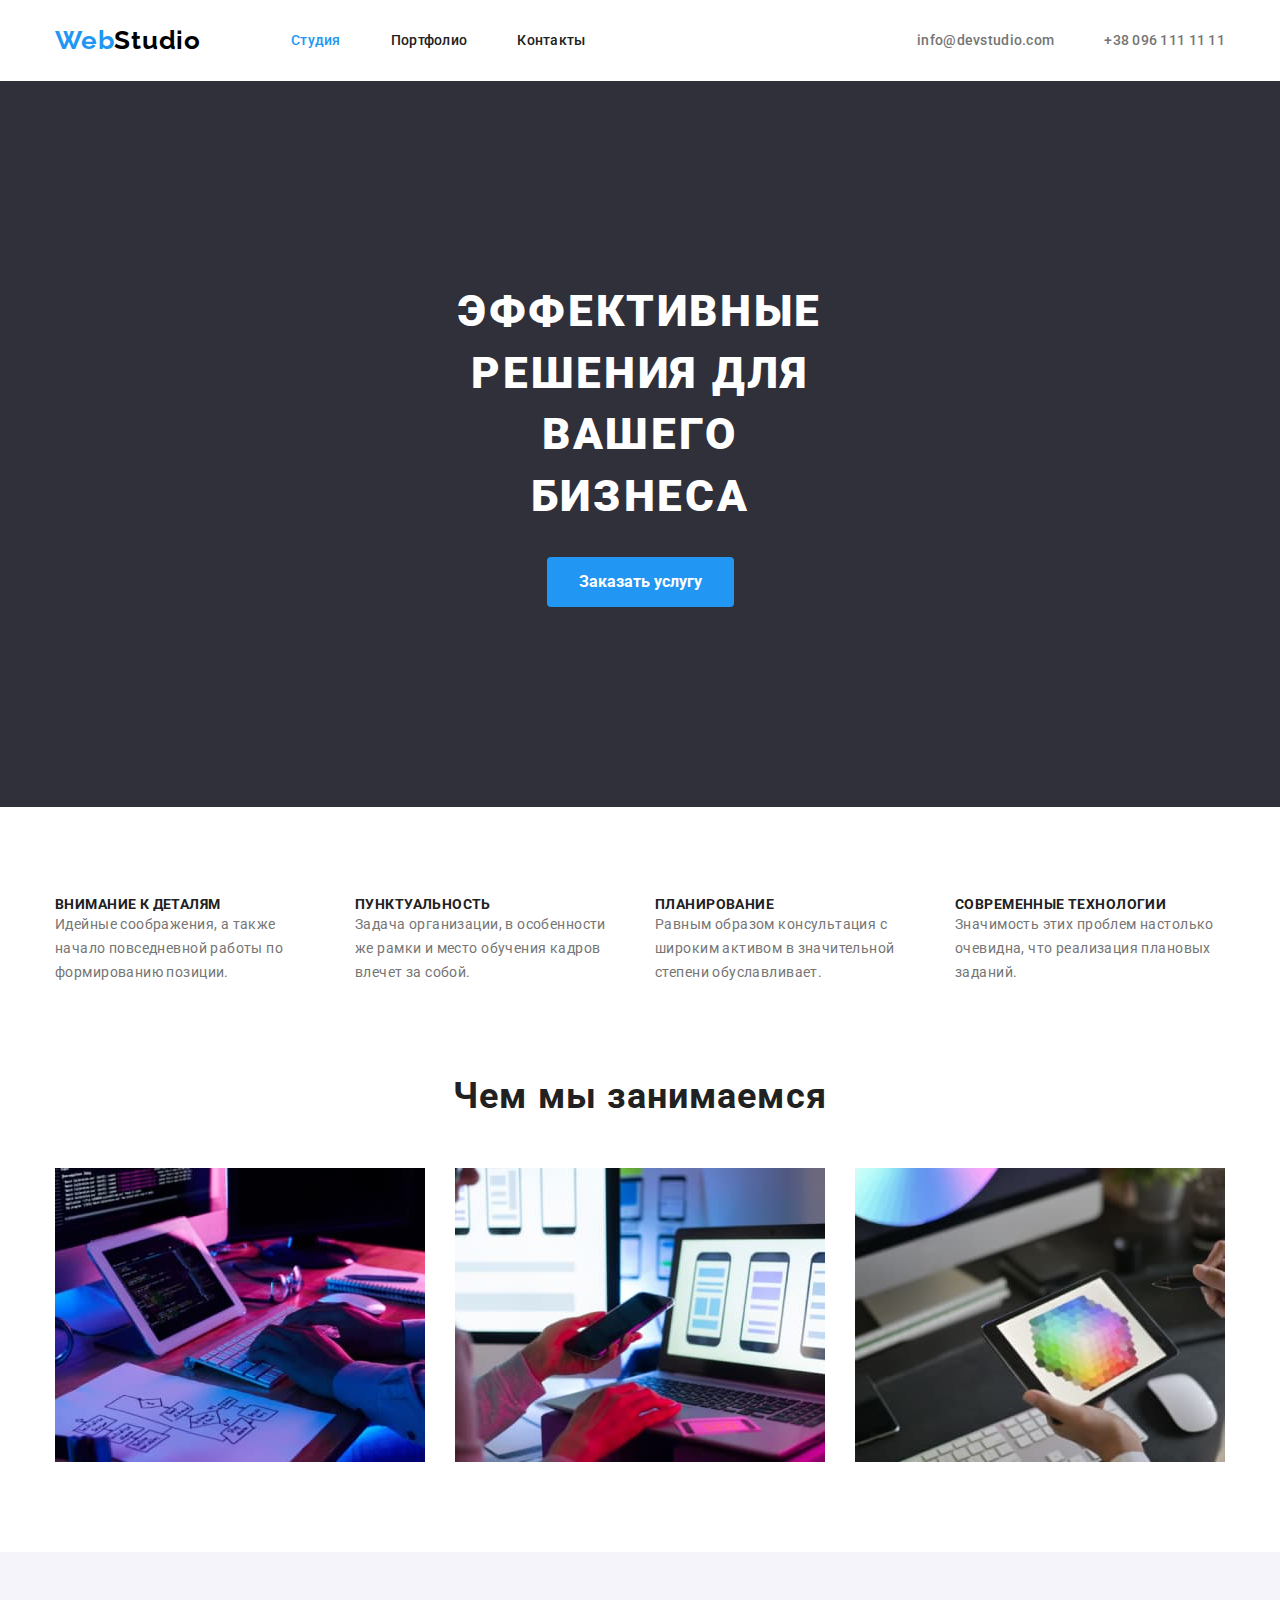
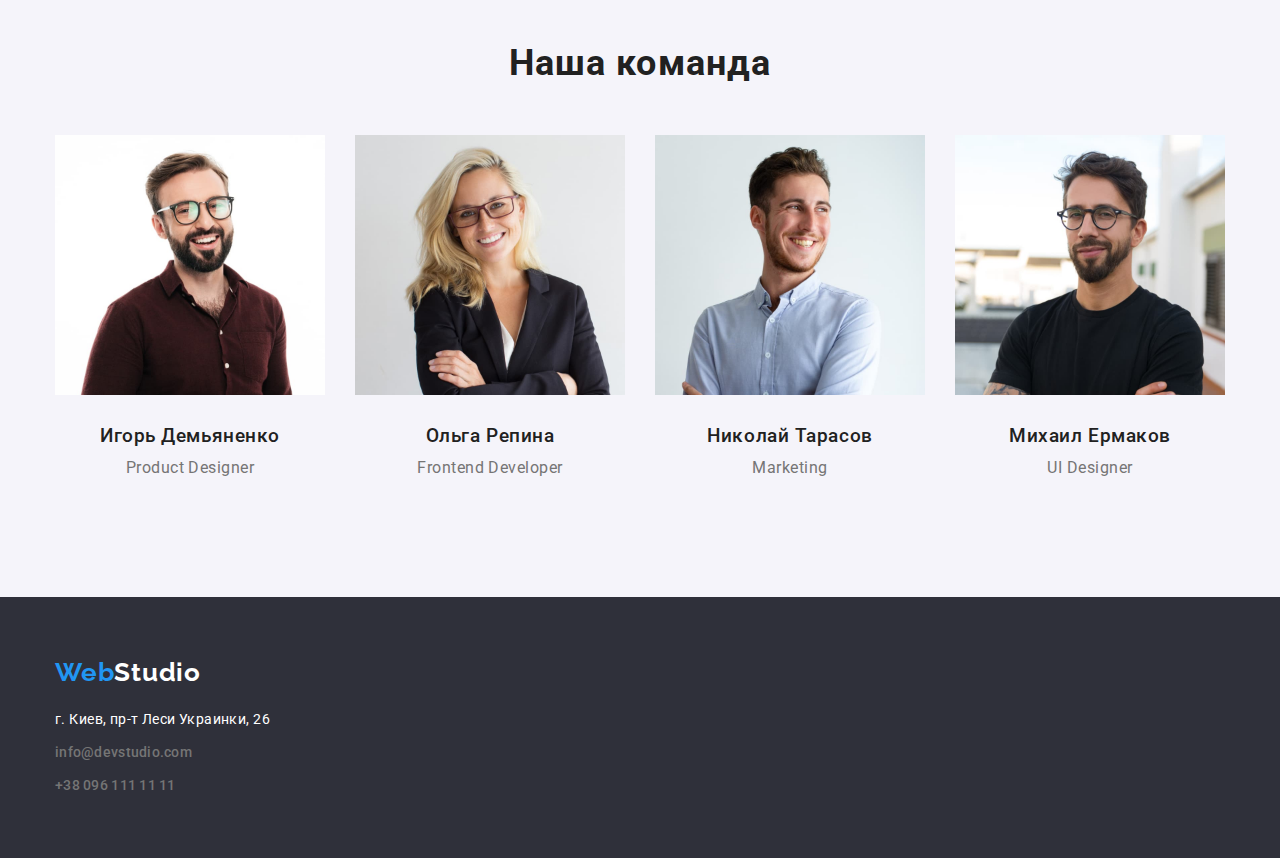
==== index.html @ 3fd2f8d2 "clone" ====
<!DOCTYPE html>
<html lang="ru">
<head>
    <meta charset="UTF-8">
    <meta http-equiv="X-UA-Compatible" content="IE=edge">
    <meta name="viewport" content="width=device-width, initial-scale=1.0">
    <link rel="preconnect" href="https://fonts.googleapis.com">
    <link rel="preconnect" href="https://fonts.gstatic.com" crossorigin>
    <link href="https://fonts.googleapis.com/css2?family=Raleway:wght@700&family=Roboto:wght@400;500;700;900&display=swap"
        rel="stylesheet">
    <link rel="stylesheet" href="https://cdnjs.cloudflare.com/ajax/libs/modern-normalize/1.1.0/modern-normalize.min.css">
    <link rel="stylesheet" href="./css/style.css">
    <title>Document</title>
</head>
<body>
    <!-- Шапка -->
    <header>        
        <div class="container header">
                    <nav class="nav-header">
                        <a href="./index.html" class="logo logo-header">Web<span class="logo-black">Studio</span></a>
                        <ul class="nav-list list">
                            <li class="link"><a href="./index.html" class="nav-link current">Студия</a></li>
                            <li class="link"><a href="./portfolio.html" class="nav-link">Портфолио</a></li>
                            <li class="link"><a href="" class="nav-link">Контакты</a></li>
                        </ul>
                    </nav>
                    <ul class="list nav-list">
                        <li class="link"><a href="mailto:info@devstudio.com" class="feedback-inf">info@devstudio.com</a></li>
                        <li class="link"><a href="tel:+380961111111" class="feedback-inf">+38 096 111 11 11</a></li>
                    </ul>
        </div>     
    </header>   

    <!-- Основная часть -->
    <main>
        <!-- Герой -->
        <section class="hero">
            <h1 class="hero-title">Эффективные решения для вашего бизнеса</h1>            
            <button type="button" class="button-order">Заказать услугу</button>
        </section>

        <!-- качества -->
        <section class="section">
            <div class="container">
                <h2 class="visually-hidden">Наши качества</h2>
                <ul class="list quality-ul">
                    <li class="quality-li">
                        <h3 class="quality-title">Внимание к деталям</h3>
                        <p class="descr-quality" lang="en">Идейные соображения, а также начало повседневной работы по формированию
                            позиции.</p>
                    </li>
                    <li class="quality-li">
                        <h3 class="quality-title">Пунктуальность</h3>
                        <p class="descr-quality" lang="en">Задача организации, в особенности же рамки и место обучения кадров влечет за
                            собой.</p>
                    </li>
                    <li class="quality-li">
                        <h3 class="quality-title">Планирование</h3>
                        <p class="descr-quality" lang="en">Равным образом консультация с широким активом в значительной степени
                            обуславливает.</p>
                    </li>
                    <li class="quality-li">
                        <h3 class="quality-title">Современные технологии</h3>
                        <p class="descr-quality" lang="en">Значимость этих проблем настолько очевидна, что реализация плановых заданий.
                        </p>
                    </li>
                </ul>
            </div>            
        </section>

        <!--Чем мы занимаемся  -->
        <section class="section no-top">
            <div class="container">
                <h2 class="section-title">Чем мы занимаемся</h2>
                <ul class="list doing-list">
                    <li class="doing-li"><img src="./images/1.jpg" alt="Работа над кодом" width="370" class="img"></li>
                    <li class="doing-li"><img src="./images/2.jpg" alt="Работа над макетом" width="370" class="img"></li>
                    <li class="doing-li"><img src="./images/3.jpg" alt="Работа над цветом" width="370" class="img"></li>
                </ul>
            </div>
        </section>

        <!-- Наша команда -->
        <section class="section employee">
            <div class="container">
                <h2 class="section-title">Наша команда</h2>
                <ul class = "list employee-list">
                    <li class="employee-li">
                        <img src="./images/p1.jpg" alt="Игорь Демьяненко" width="270" height="260" class="img">
                        <div class="card-bottom">
                            <h3 class="employee-name">Игорь Демьяненко</h3>
                            <p class="employee-description">Product Designer</p>
                        </div>
                    </li>
                    <li class="employee-li">
                        <img src="./images/p2.jpg" alt="Ольга Репина" width="270" height="260" class="img">
                        <div class="card-bottom">
                            <h3 class="employee-name">Ольга Репина</h3>
                            <p class="employee-description">Frontend Developer</p>
                        </div>
                    </li>
                    <li class="employee-li">
                        <img src="./images/p3.jpg" alt="Николай Тарасов" width="270" height="260" class="img">
                        <div class="card-bottom">
                            <h3 class="employee-name">Николай Тарасов</h3>
                            <p class="employee-description">Marketing</p>
                        </div>
                    </li>
                    <li class="employee-li">
                        <img src="./images/p4.jpg" alt="Михаил Ермаков" width="270" height="260" class="img">
                        <div class="card-bottom">
                            <h3 class="employee-name">Михаил Ермаков</h3>
                            <p class="employee-description">UI Designer</p>
                        </div>
                    </li>
                </ul>
            </div>
        </section>
    </main>
    <!-- подвал -->
    <footer class="main-footer">        
            <div class="container">
                <a href="./index.html" class="logo">Web<span class="logo-white">Studio</span></a>
                <address class="addres-descr">
                    <p class="ftr-add">г. Киев, пр-т Леси Украинки, 26</p>
                    <ul class="list">
                        <li class="footer-li"><a href="mailto:info@devstudio.com" class="feedback-inf ">info@devstudio.com</a></li>
                        <li class="footer-li"><a href="tel:+380961111111" class="feedback-inf ">+38 096 111 11 11</a></li>
                    </ul>
                </address>
            </div>    
    </footer>
</body>
</html>
---- css/style.css ----
:root {
  --primary-text-color: #757575;
  --title-text-color: #212121;
  --accent-color: #2196f3;
  --primary-white-color: #ffffff;
  --second-bg-color: #f5f4fa;
  --logo-black: #000000;
  --hero-footer-bg: #2f303a;
  --addres-color: rgba(255, 255, 255, 0.6);
  --border-color: #ececec;
}
body {
  background-color: var(--primary-white-color);
  color: var(--primary-text-color);
  font-family: Roboto, sans-serif;
  font-style: normal;
}
h1,
h2,
h3,
h4,
p,
ul {
  margin: 0;
  padding: 0;
}
.list {
  list-style: none;
}
.container {
  width: 1170px;
  /*outline: 1px solid red;*/
  margin: 0 auto;
}
.section {
  padding: 90px 0;
}

.visually-hidden {
  visibility: hidden;
  width: 0;
  height: 0;
}
/* Header */
.header {
  display: flex;
  justify-content: space-between;
  align-items: center;
  padding-top: 25px;
  padding-bottom: 25px;
}
.logo-header {
  margin-right: 90px;
}
/* Logo  */
.logo {
  color: var(--accent-color);
  font-family: Raleway, sans-serif;
  font-style: normal;
  font-weight: bold;
  font-size: 26px;
  line-height: 31px;
  letter-spacing: 0.03em;
  text-decoration: none;
}
.logo-black {
  color: var(--logo-black);
}
.logo-white {
  color: var(--primary-white-color);
}

/* nav */
.nav-header {
  display: flex;
  align-items: center;
}
.nav-list {
  display: flex;
}
.nav-list > .link:not(:last-child) {
  margin-right: 50px;
}
.nav-link {
  text-decoration: none;
  color: var(--title-text-color);
  font-weight: 500;
  font-size: 14px;
  line-height: 1.14;
  letter-spacing: 0.02em;
}
.nav-link:focus,
.nav-link:hover,
.feedback-inf:hover,
.feedback-inf:focus,
.nav-link.current {
  color: var(--accent-color);
}
.feedback-inf {
  color: var(--primary-text-color);
  text-decoration: none;
  font-weight: 500;
  font-size: 14px;
  line-height: 1.14;
  letter-spacing: 0.02em;
}

/*----------------------------------------------------------------------*/
/* index.html */

/* Hero */
.hero {
  padding: 200px 452px;
  background-color: var(--hero-footer-bg);
}
.hero-title {
  margin-bottom: 30px;

  color: var(--primary-white-color);
  font-weight: 900;
  font-size: 44px;
  line-height: 1.4;
  text-align: center;
  letter-spacing: 0.06em;
  text-transform: uppercase;
}
.button-order {
  padding: 10px 32px;
  display: block;
  margin: 0 auto;
  text-decoration: none;
  background-color: var(--accent-color);

  font-family: Roboto;
  font-style: normal;
  color: var(--primary-white-color);
  font-weight: bold;
  line-height: 1.87;
  border: none;
  border-radius: 4px;

  cursor: pointer;
}

/* Section */

/* 1 */
.quality-ul {
  display: flex;
}
.quality-li {
  width: calc((100% - 90px) / 4);
}
.quality-li:not(:last-child),
.doing-li:not(:last-child),
.employee-li:not(:last-child) {
  margin-right: 30px;
}
.section-title {
  margin-bottom: 50px;
  color: var(--title-text-color);
  font-weight: bold;
  font-size: 36px;
  line-height: 1.2;
  text-align: center;
  letter-spacing: 0.03em;
}
.quality-title {
  color: var(--title-text-color);
  font-weight: bold;
  font-size: 14px;
  line-height: 1.14;
  letter-spacing: 0.03em;
  text-transform: uppercase;
}
.descr-quality {
  font-weight: normal;
  font-size: 14px;
  line-height: 1.71;
  letter-spacing: 0.03em;
}

/* 2 */

.section.no-top {
  padding-top: 0;
}
.doing-list {
  display: flex;
}
.doing-list .img,
.employee-li .img {
  display: block;
}

/* 3 */
.section.employee {
  background-color: var(--second-bg-color);
}
.employee-list {
  display: flex;
}
.employee-li {
  width: calc((100% - 90px) / 4);
}
.employee-name {
  margin-top: 30px;
  margin-bottom: 10px;

  color: var(--title-text-color);
  font-weight: 500;
  line-height: 1.2;

  text-align: center;
  letter-spacing: 0.03em;
}
.employee-description {
  margin-bottom: 30px;

  font-weight: normal;
  line-height: 1.2;

  text-align: center;
  letter-spacing: 0.03em;
}
/* footer */
.main-footer {
  background-color: var(--hero-footer-bg);
  padding-top: 60px;
  padding-bottom: 60px;
}
.addres-descr {
  margin-top: 20px;
  color: var(--addres-color);
  font-style: normal;
  font-weight: normal;
  font-size: 14px;
  line-height: 1.71;
  letter-spacing: 0.03em;
}
.addres-descr .ftr-add {
  color: var(--primary-white-color);
}
.footer-li {
  margin-top: 9px;
}
/*----------------------------------------------------------------------*/
/* portfolio.html */

/* Header */
.port-header {
  border-bottom: 1px solid var(--border-color);
}
/* radio button */
.filter-list {
  display: flex;
  justify-content: center;
  margin-bottom: 50px;
}
.filter-li:not(:last-child) {
  margin-right: 8px;
}
.radio-button {
  padding: 6px 22px;
  background-color: var(--second-bg-color);
  color: var(--title-text-color);

  font-family: Roboto;
  font-style: normal;
  font-weight: 500;
  line-height: 1.62;
  text-align: center;
  letter-spacing: 0.03em;
  border: none;
  border-radius: 4px;
  cursor: pointer;
}
.radio-button:focus,
.radio-button:hover,
.radio-button.active {
  background-color: var(--accent-color);
  color: var(--primary-white-color);
}

/* main portfolio content */
.list-portfolio {
  display: flex;
  flex-wrap: wrap;
}

.project-card {
  border: 1px solid var(--border-color);
}
.project-card:not(:nth-last-child(-n + 3)) {
  margin-bottom: 30px;
}
.project-card:not(:nth-child(3n)) {
  margin-right: 30px;
}
.desc-proj {
  padding: 20px 24px;
}
.project-name {
  margin-bottom: 4px;
  color: var(--title-text-color);
  font-weight: bold;
  font-size: 18px;
  line-height: 2;
  letter-spacing: 0.06em;
}
.project-categ {
  color: var(--primary-text-color);
  font-weight: normal;
  line-height: 1.87;
  letter-spacing: 0.03em;
}
/*----------------------------------------------------------------------*/
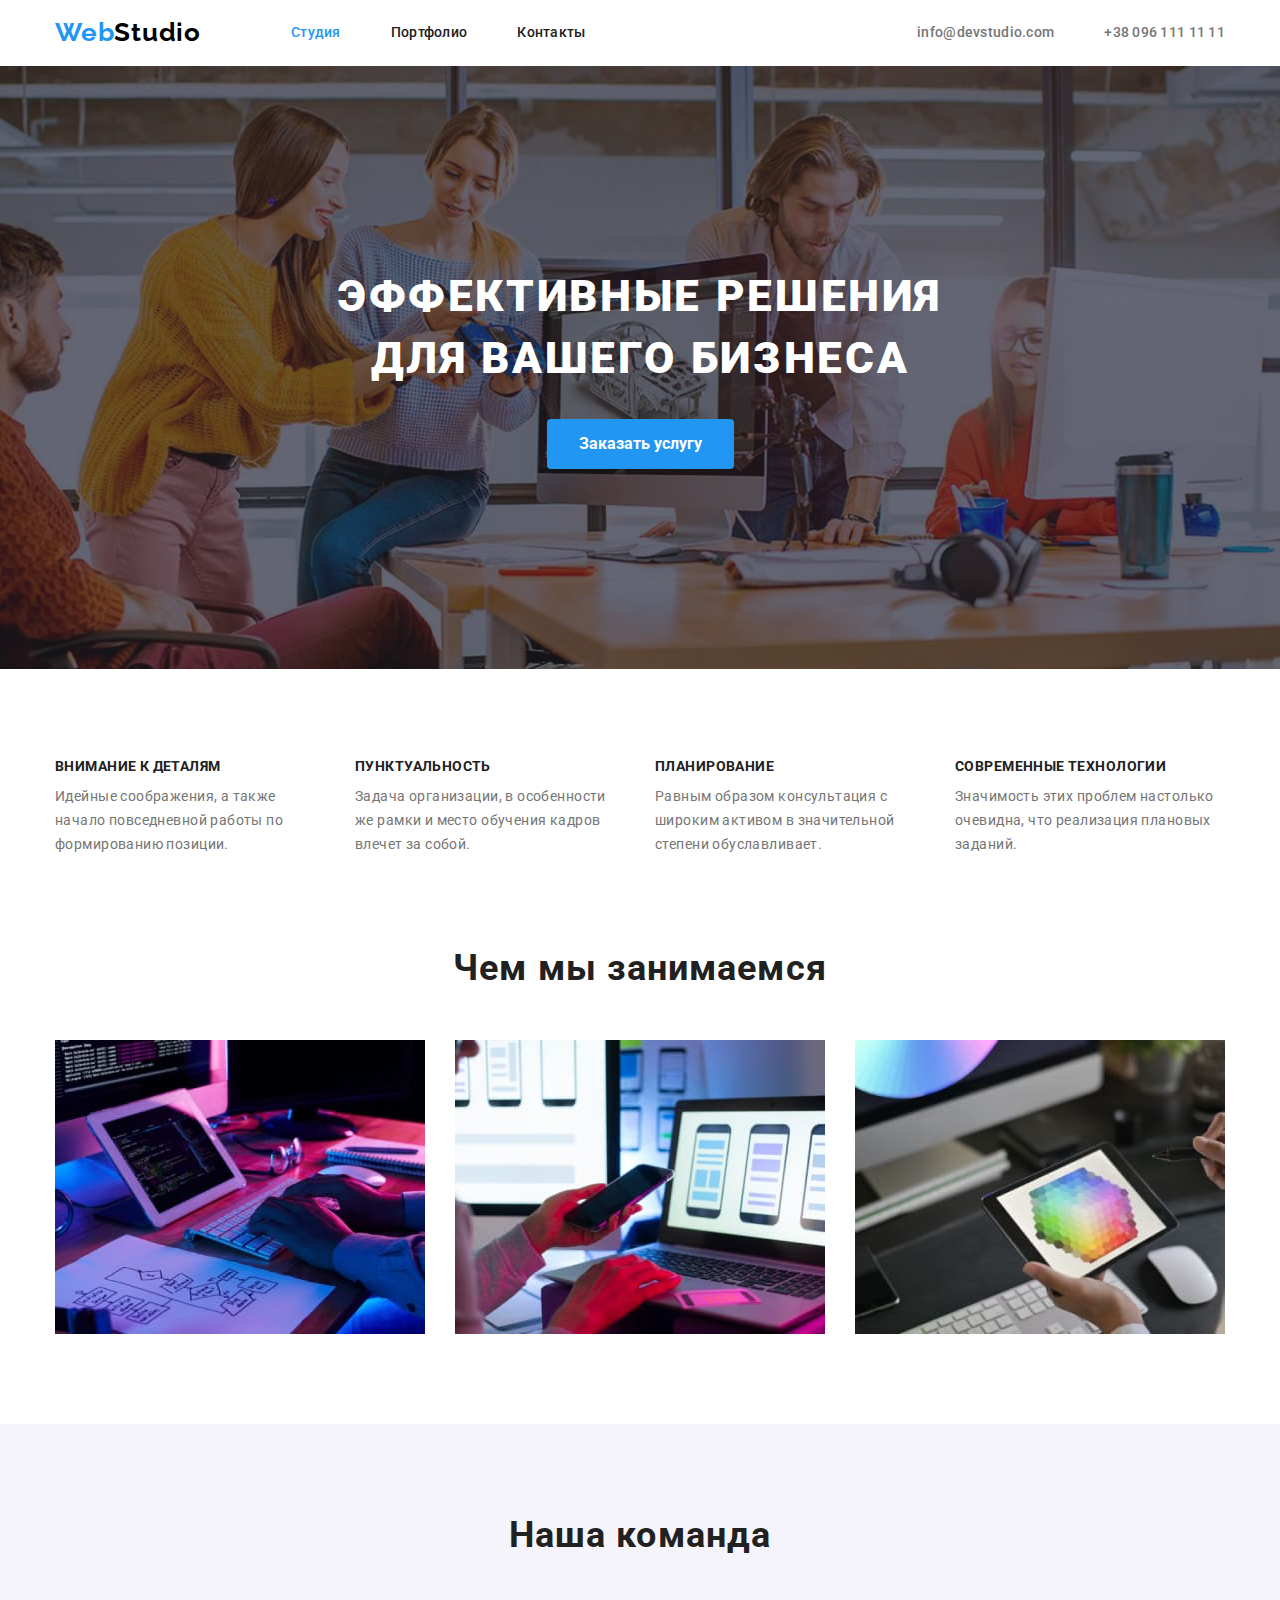
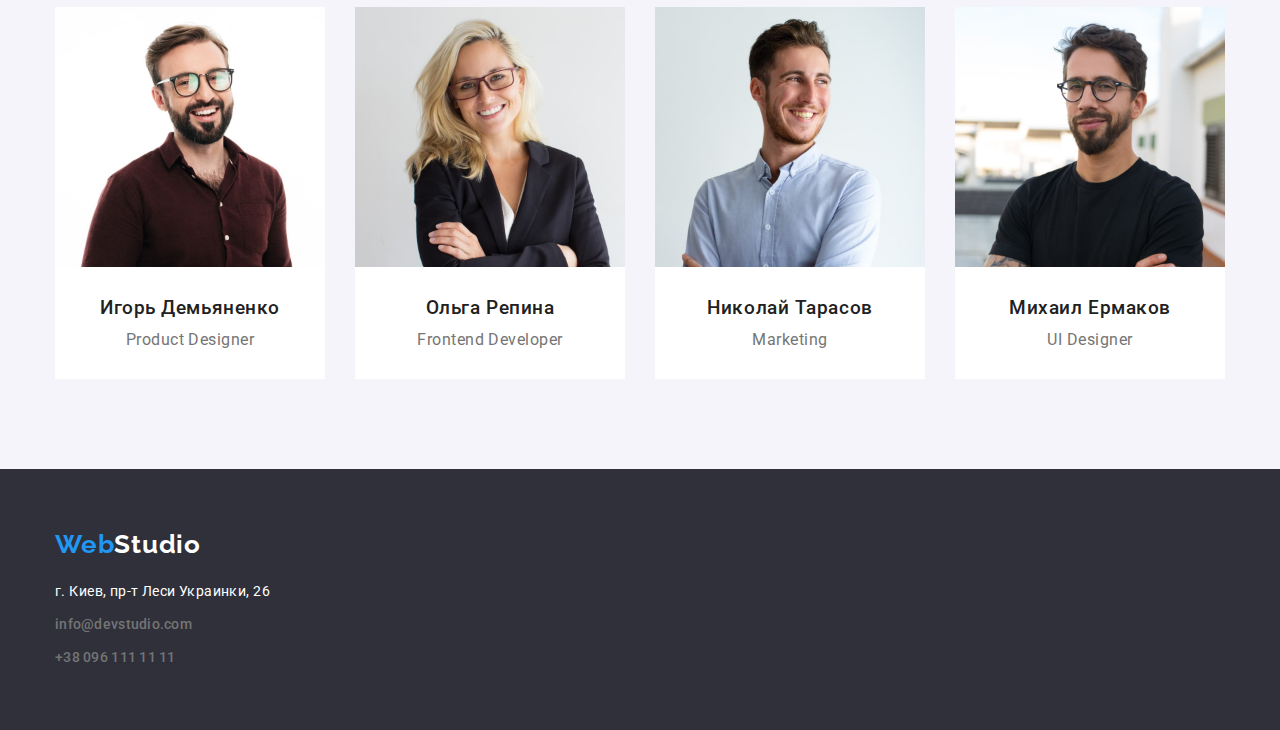
==== commit a0b37aee: "hw-3" ====
--- a/index.html
+++ b/index.html
@@ -35,8 +35,10 @@
     <main>
         <!-- Герой -->
         <section class="hero">
-            <h1 class="hero-title">Эффективные решения для вашего бизнеса</h1>            
-            <button type="button" class="button-order">Заказать услугу</button>
+            <div class="container">
+                <h1 class="hero-title">Эффективные решения для вашего бизнеса</h1>
+                <button type="button" class="button-order">Заказать услугу</button>
+            </div>
         </section>
 
         <!-- качества -->
--- a/css/style.css
+++ b/css/style.css
@@ -28,7 +28,8 @@
   list-style: none;
 }
 .container {
-  width: 1170px;
+  width: 1200px;
+  padding: 0 15px;
   /*outline: 1px solid red;*/
   margin: 0 auto;
 }
@@ -46,8 +47,6 @@
   display: flex;
   justify-content: space-between;
   align-items: center;
-  padding-top: 25px;
-  padding-bottom: 25px;
 }
 .logo-header {
   margin-right: 90px;
@@ -82,6 +81,8 @@
   margin-right: 50px;
 }
 .nav-link {
+  display: block;
+  padding: 25px 0;
   text-decoration: none;
   color: var(--title-text-color);
   font-weight: 500;
@@ -104,14 +105,32 @@
   line-height: 1.14;
   letter-spacing: 0.02em;
 }
+.nav-list .feedback-inf {
+  display: block;
+  padding: 25px 0;
+}
 
 /*----------------------------------------------------------------------*/
 /* index.html */
 
 /* Hero */
 .hero {
-  padding: 200px 452px;
-  background-color: var(--hero-footer-bg);
+  max-width: 1600px;
+  margin: 0 auto;
+  padding: 200px 0;
+  background-image: linear-gradient(
+      to right,
+      rgba(47, 48, 58, 0.4),
+      rgba(47, 48, 58, 0.4)
+    ),
+    url('../images/hero.jpg');
+  background-size: cover;
+  background-repeat: no-repeat;
+  background-position: center;
+  /*background-color: var(--hero-footer-bg);*/
+}
+.hero .container {
+  width: 696px;
 }
 .hero-title {
   margin-bottom: 30px;
@@ -166,6 +185,7 @@
   letter-spacing: 0.03em;
 }
 .quality-title {
+  margin-bottom: 10px;
   color: var(--title-text-color);
   font-weight: bold;
   font-size: 14px;
@@ -191,6 +211,8 @@
 .doing-list .img,
 .employee-li .img {
   display: block;
+  max-width: 100%;
+  height: auto;
 }
 
 /* 3 */
@@ -203,8 +225,12 @@
 .employee-li {
   width: calc((100% - 90px) / 4);
 }
+.card-bottom {
+  background-color: var(--primary-white-color);
+  padding-top: 30px;
+  padding-bottom: 30px;
+}
 .employee-name {
-  margin-top: 30px;
   margin-bottom: 10px;
 
   color: var(--title-text-color);
@@ -215,8 +241,6 @@
   letter-spacing: 0.03em;
 }
 .employee-description {
-  margin-bottom: 30px;
-
   font-weight: normal;
   line-height: 1.2;
 
@@ -288,8 +312,10 @@
   flex-wrap: wrap;
 }
 
-.project-card {
-  border: 1px solid var(--border-color);
+.project-card .img {
+  display: block;
+  max-width: 100%;
+  height: auto;
 }
 .project-card:not(:nth-last-child(-n + 3)) {
   margin-bottom: 30px;
@@ -299,6 +325,9 @@
 }
 .desc-proj {
   padding: 20px 24px;
+  border-right: 1px solid var(--border-color);
+  border-left: 1px solid var(--border-color);
+  border-bottom: 1px solid var(--border-color);
 }
 .project-name {
   margin-bottom: 4px;
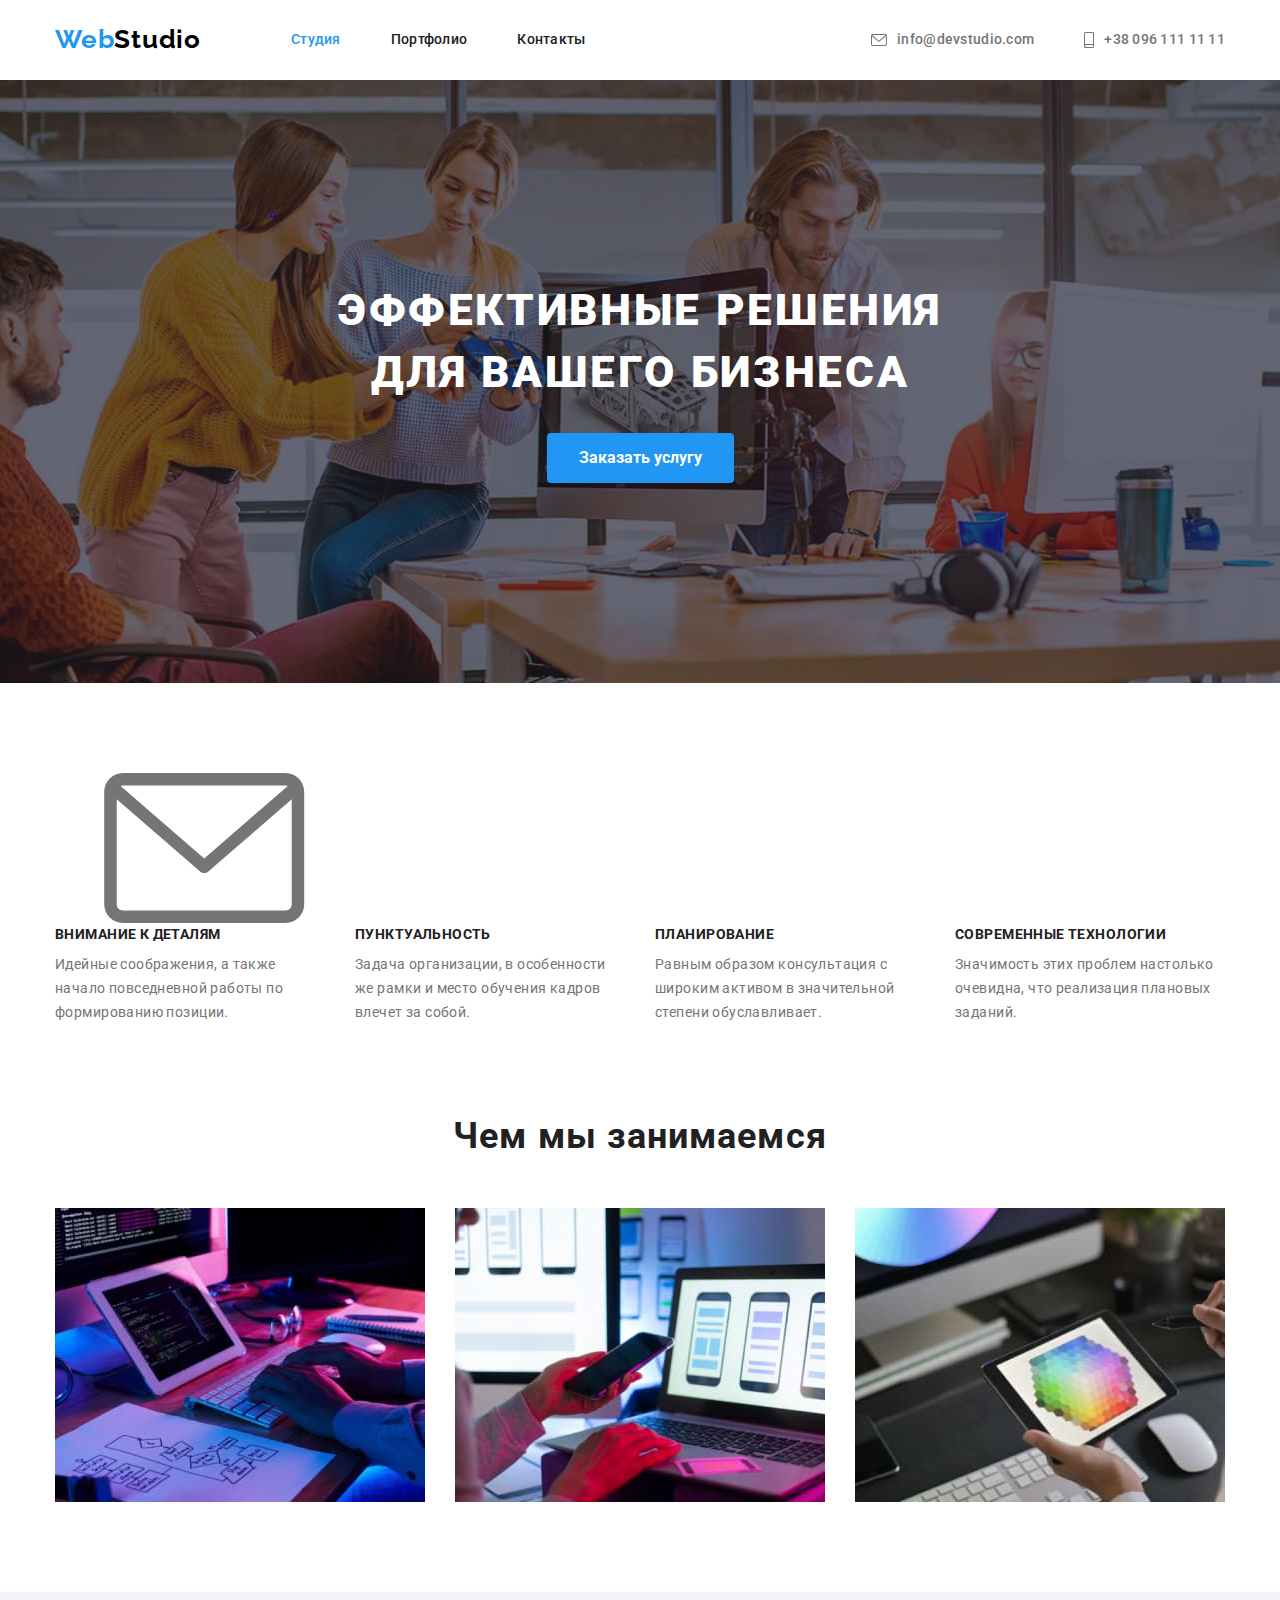
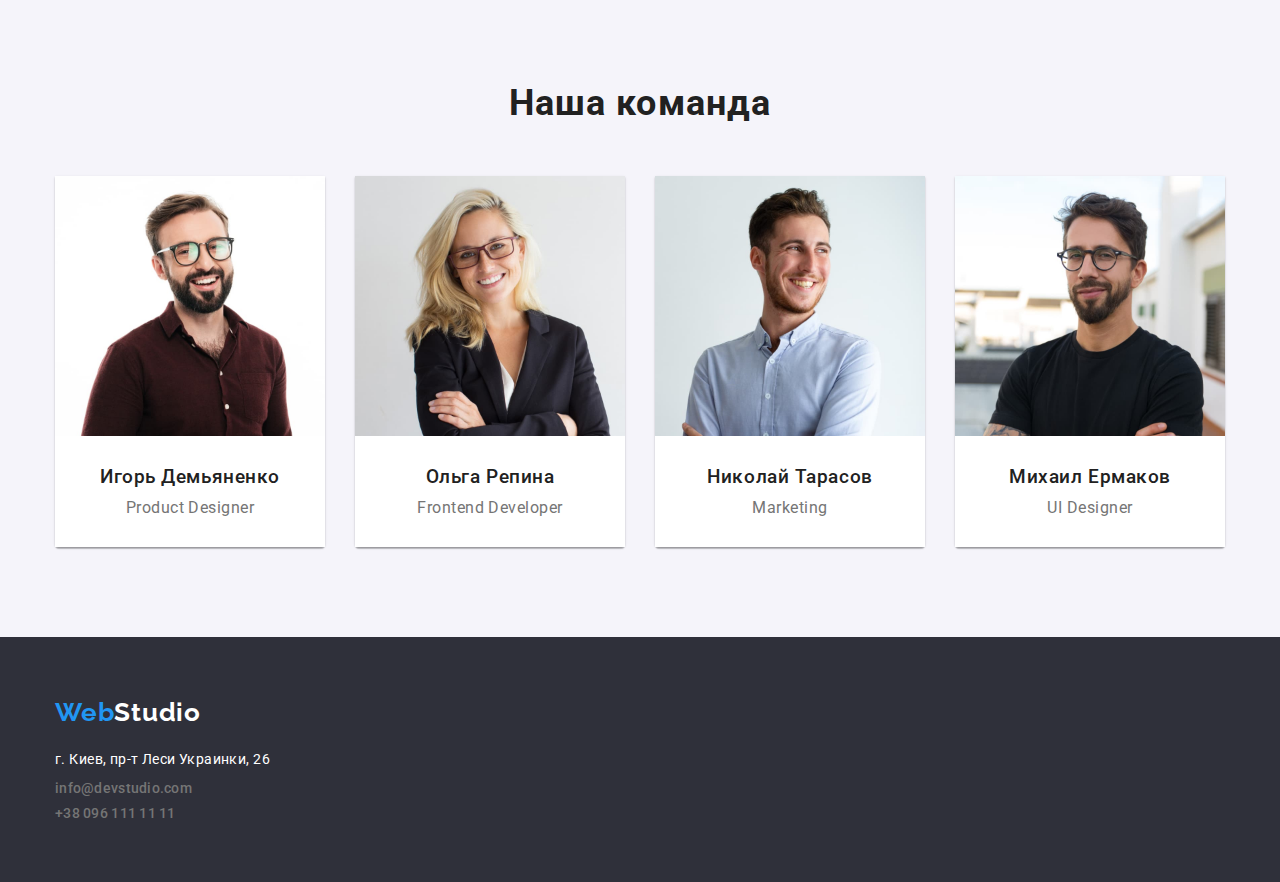
==== commit 6f7b7943: "box-shadow" ====
--- a/index.html
+++ b/index.html
@@ -25,8 +25,22 @@
                         </ul>
                     </nav>
                     <ul class="list nav-list">
-                        <li class="link"><a href="mailto:info@devstudio.com" class="feedback-inf">info@devstudio.com</a></li>
-                        <li class="link"><a href="tel:+380961111111" class="feedback-inf">+38 096 111 11 11</a></li>
+                        <li class="link">                            
+                            <a href="mailto:info@devstudio.com" class="feedback-inf">
+                                <svg class="svg-header" width="16" height="12">
+                                    <use href="./images/symbol-defs.svg#icon-envelope"></use>
+                                </svg>
+                                info@devstudio.com
+                            </a>
+                        </li>
+                        <li class="link">
+                            <a href="tel:+380961111111" class="feedback-inf">
+                                <svg class="svg-header" width="10" height="16">
+                                    <use href="./images/symbol-defs.svg#icon-smartphone"></use>
+                                </svg>
+                                +38 096 111 11 11
+                            </a>
+                        </li>
                     </ul>
         </div>     
     </header>   
@@ -44,9 +58,12 @@
         <!-- качества -->
         <section class="section">
             <div class="container">
+                <svg class="svg-header">
+                    <use href="./images/symbol-defs.svg#icon-envelope"></use>
+                </svg>
                 <h2 class="visually-hidden">Наши качества</h2>
                 <ul class="list quality-ul">
-                    <li class="quality-li">
+                    <li class="quality-li">                        
                         <h3 class="quality-title">Внимание к деталям</h3>
                         <p class="descr-quality" lang="en">Идейные соображения, а также начало повседневной работы по формированию
                             позиции.</p>
--- a/css/style.css
+++ b/css/style.css
@@ -50,6 +50,8 @@
 }
 .logo-header {
   margin-right: 90px;
+
+  padding: 24px 0;
 }
 /* Logo  */
 .logo {
@@ -82,7 +84,7 @@
 }
 .nav-link {
   display: block;
-  padding: 25px 0;
+  padding: 32px 0;
   text-decoration: none;
   color: var(--title-text-color);
   font-weight: 500;
@@ -97,7 +99,17 @@
 .nav-link.current {
   color: var(--accent-color);
 }
+.svg-header {
+  margin-right: 10px;
+}
+.feedback-inf:hover > .svg-header,
+.feedback-inf:focus > .svg-header {
+  fill: var(--accent-color);
+}
+
 .feedback-inf {
+  display: flex;
+  align-items: center;
   color: var(--primary-text-color);
   text-decoration: none;
   font-weight: 500;
@@ -106,8 +118,7 @@
   letter-spacing: 0.02em;
 }
 .nav-list .feedback-inf {
-  display: block;
-  padding: 25px 0;
+  padding: 32px 0;
 }
 
 /*----------------------------------------------------------------------*/
@@ -224,6 +235,9 @@
 }
 .employee-li {
   width: calc((100% - 90px) / 4);
+  box-shadow: 0px 1px 3px rgba(0, 0, 0, 0.12), 0px 1px 1px rgba(0, 0, 0, 0.14),
+    0px 2px 1px rgba(0, 0, 0, 0.2);
+  border-radius: 0px 0px 4px 4px;
 }
 .card-bottom {
   background-color: var(--primary-white-color);
@@ -264,8 +278,9 @@
 }
 .addres-descr .ftr-add {
   color: var(--primary-white-color);
-}
-.footer-li {
+  margin-bottom: 9px;
+}
+.footer-li:last-child {
   margin-top: 9px;
 }
 /*----------------------------------------------------------------------*/
@@ -304,6 +319,8 @@
 .radio-button.active {
   background-color: var(--accent-color);
   color: var(--primary-white-color);
+  box-shadow: 0px 3px 1px rgba(0, 0, 0, 0.1), 0px 1px 2px rgba(0, 0, 0, 0.08),
+    0px 2px 2px rgba(0, 0, 0, 0.12);
 }
 
 /* main portfolio content */
@@ -311,7 +328,10 @@
   display: flex;
   flex-wrap: wrap;
 }
-
+.project-card:hover {
+  box-shadow: 0px 1px 1px rgba(0, 0, 0, 0.12), 0px 4px 4px rgba(0, 0, 0, 0.06),
+    1px 4px 6px rgba(0, 0, 0, 0.16);
+}
 .project-card .img {
   display: block;
   max-width: 100%;
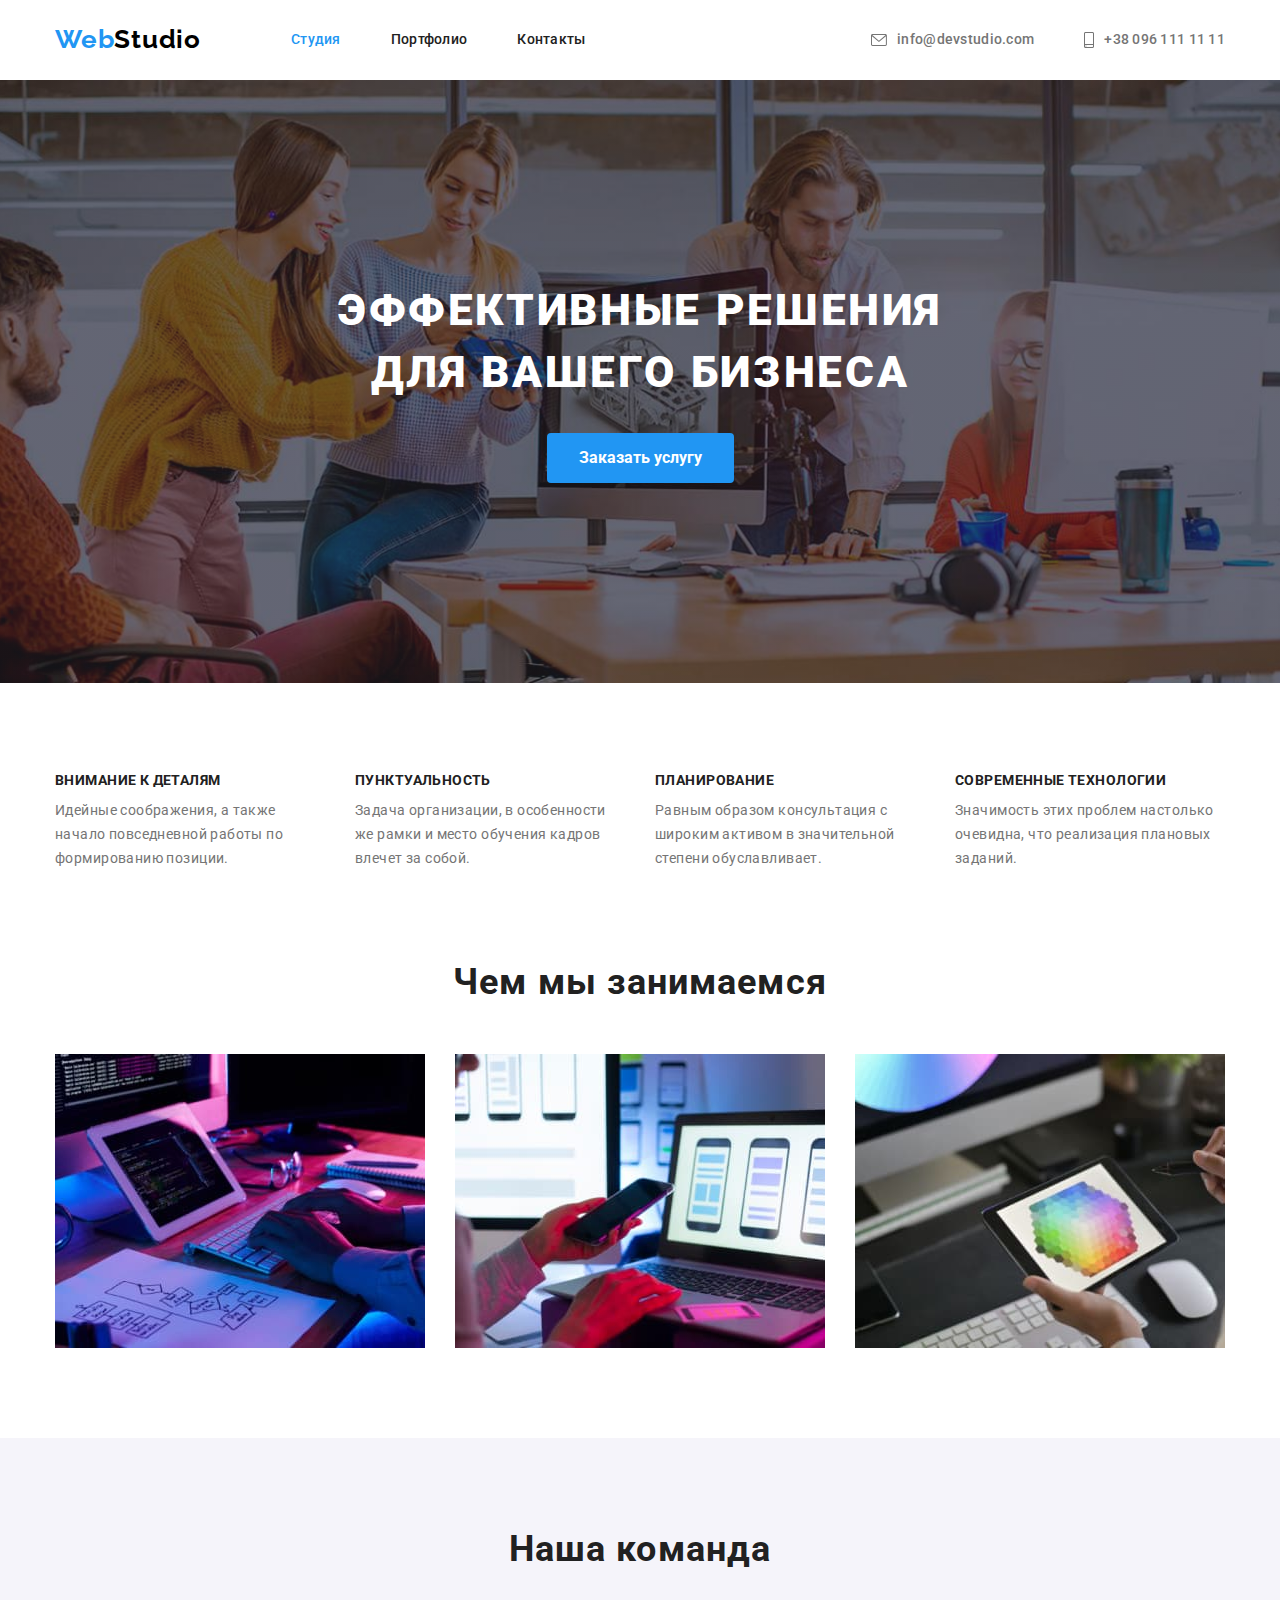
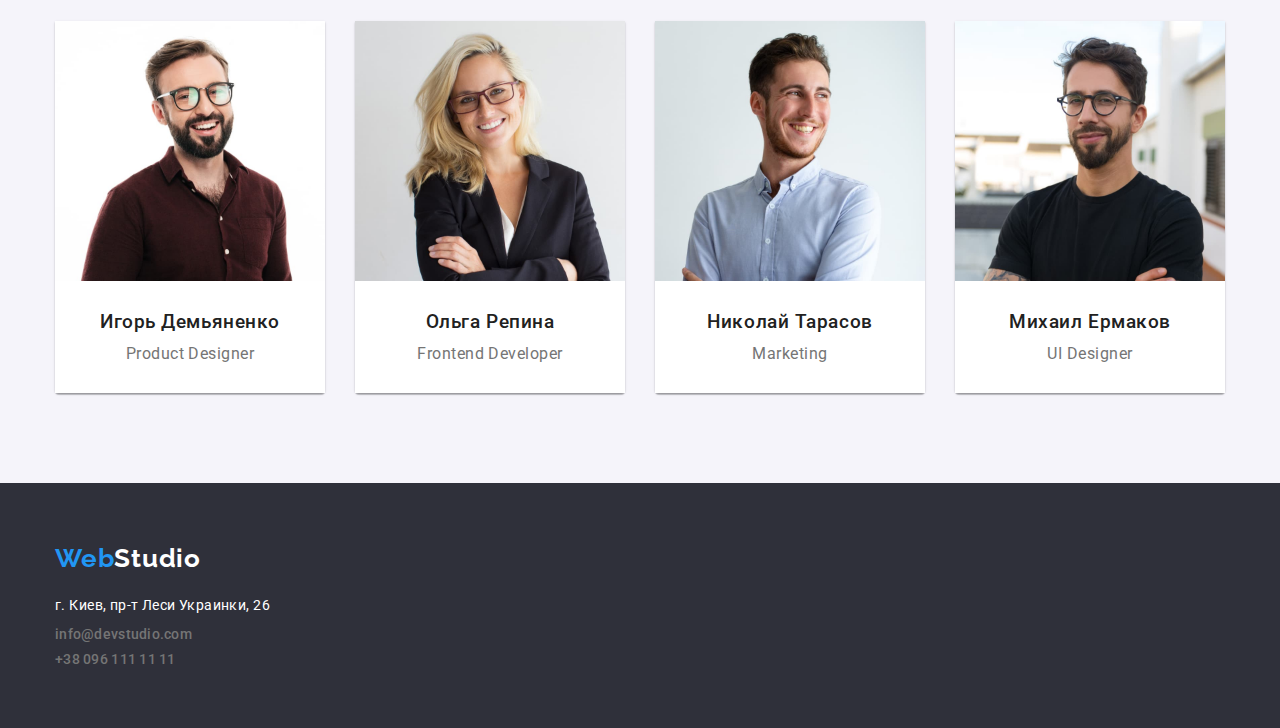
==== commit d9418b0c: "Update index.html" ====
--- a/index.html
+++ b/index.html
@@ -57,10 +57,7 @@
 
         <!-- качества -->
         <section class="section">
-            <div class="container">
-                <svg class="svg-header">
-                    <use href="./images/symbol-defs.svg#icon-envelope"></use>
-                </svg>
+            <div class="container">                
                 <h2 class="visually-hidden">Наши качества</h2>
                 <ul class="list quality-ul">
                     <li class="quality-li">                        
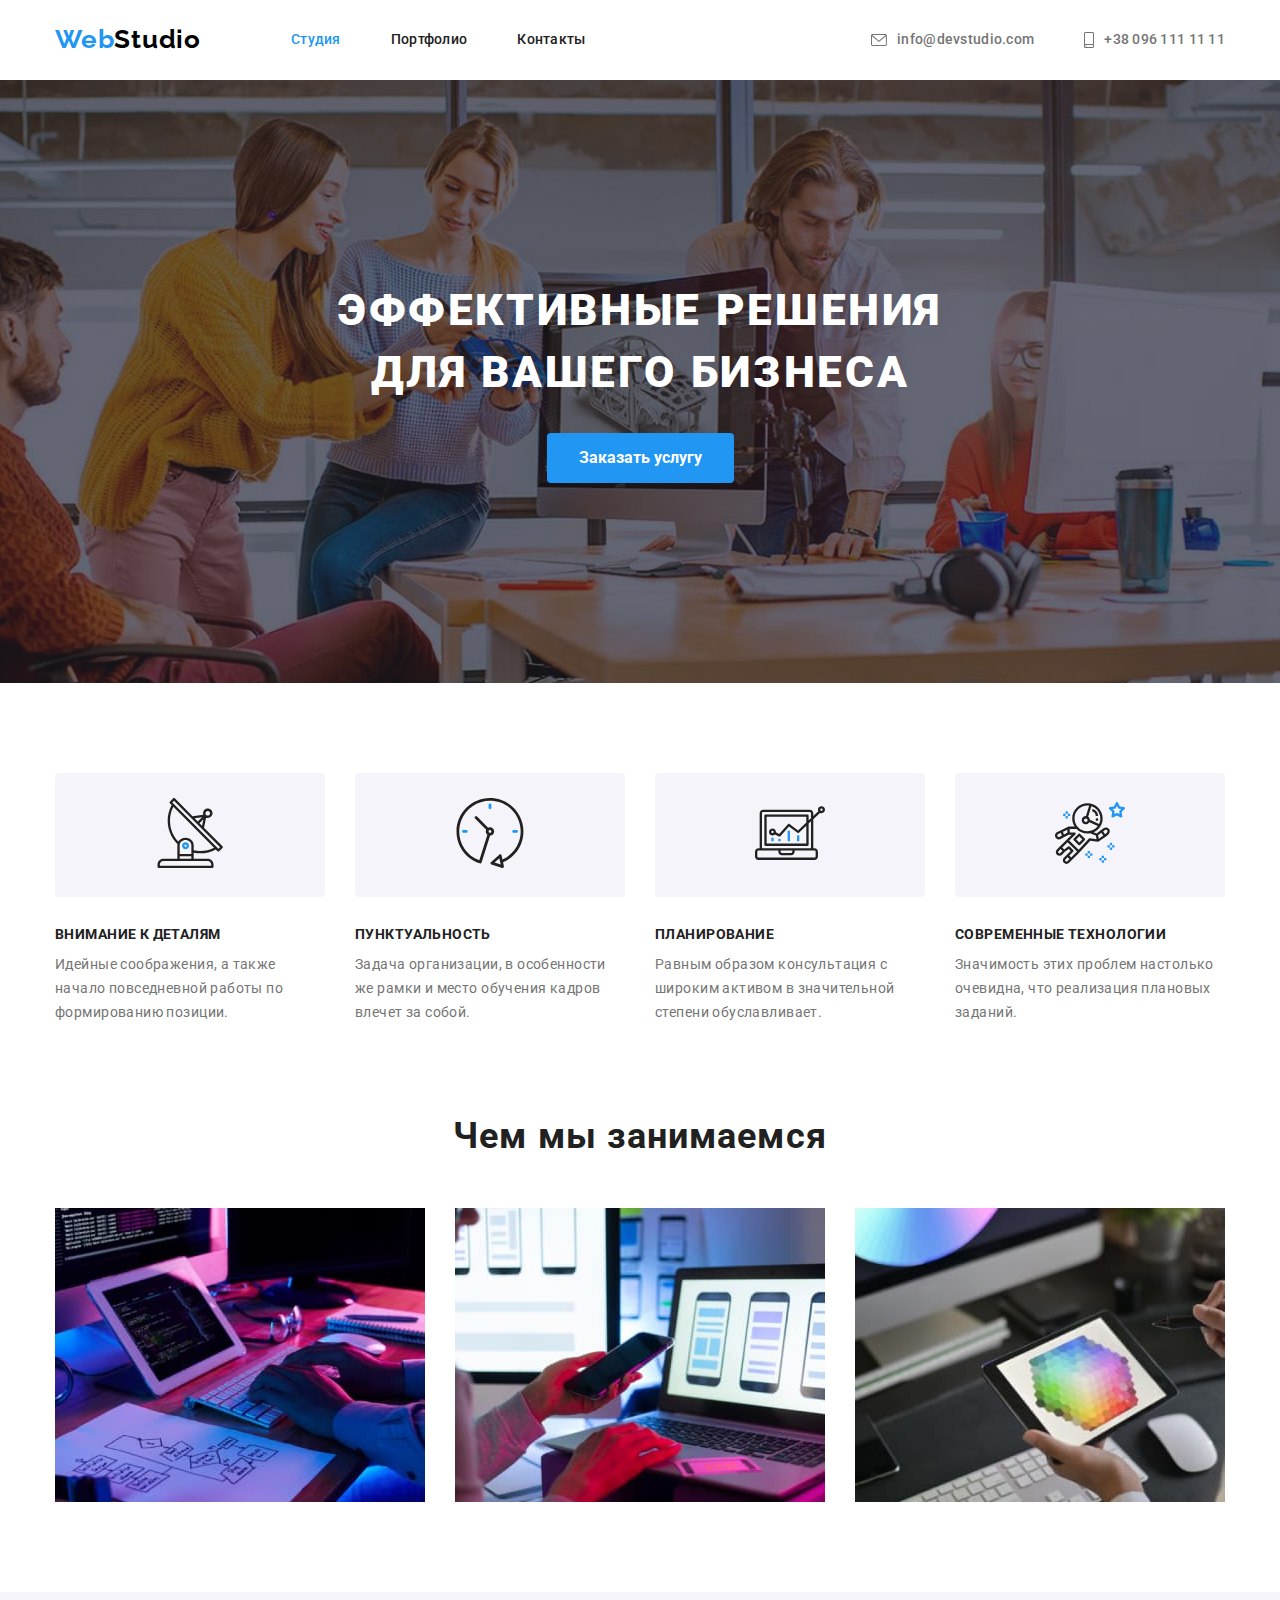
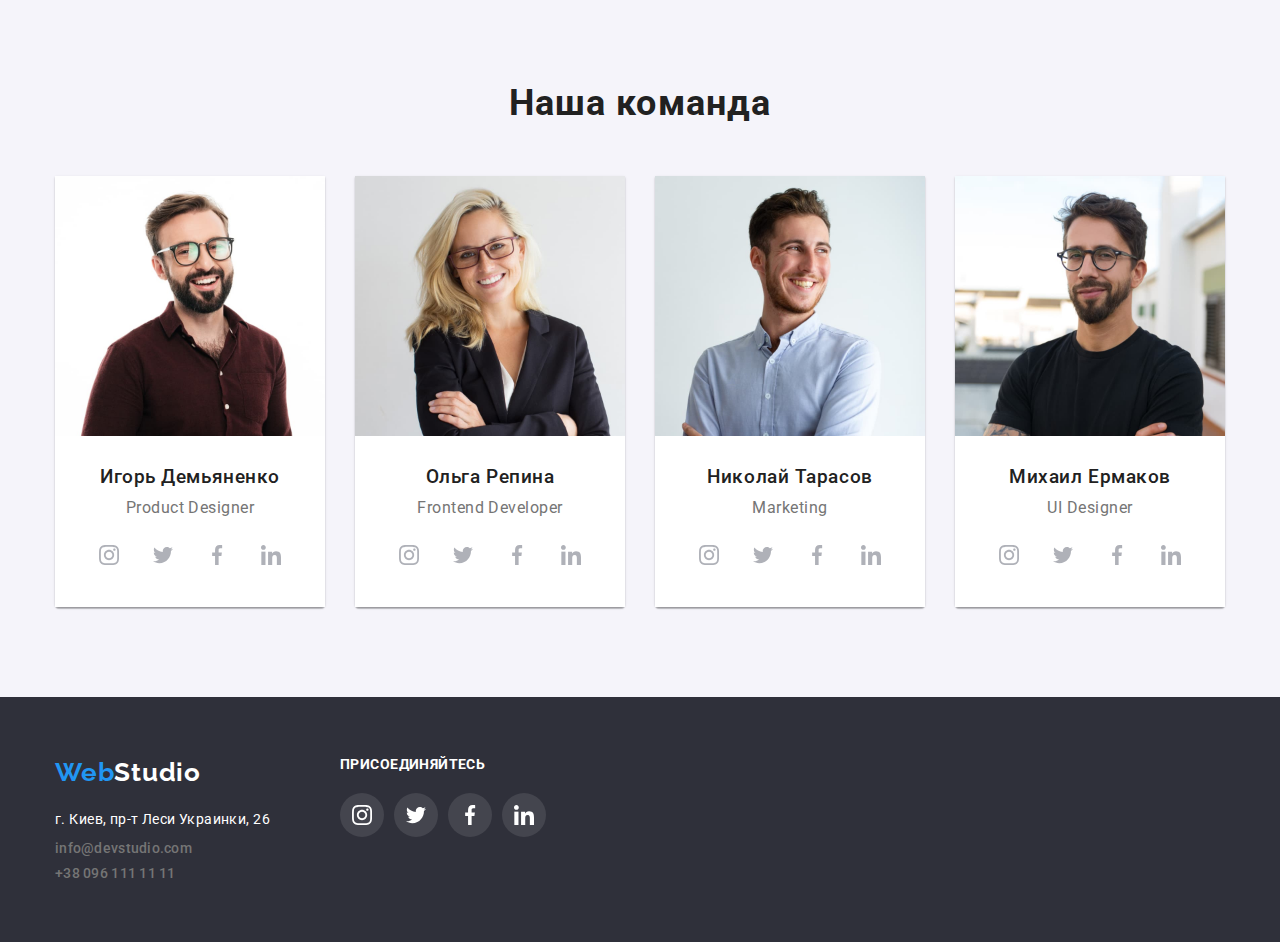
==== commit 276be7c9: "networks" ====
--- a/index.html
+++ b/index.html
@@ -60,22 +60,42 @@
             <div class="container">                
                 <h2 class="visually-hidden">Наши качества</h2>
                 <ul class="list quality-ul">
-                    <li class="quality-li">                        
+                    <li class="quality-li">
+                        <div class="img-quality">                         
+                            <svg class="svg-quality" width="70" height="70">
+                                <use href="./images/symbol-defs.svg#icon-Group"></use>
+                            </svg>
+                        </div>
                         <h3 class="quality-title">Внимание к деталям</h3>
                         <p class="descr-quality" lang="en">Идейные соображения, а также начало повседневной работы по формированию
                             позиции.</p>
                     </li>
                     <li class="quality-li">
+                        <div class="img-quality">
+                            <svg class="svg-quality" width="70" height="70">
+                                <use href="./images/symbol-defs.svg#icon-clock"></use>
+                            </svg>
+                        </div>
                         <h3 class="quality-title">Пунктуальность</h3>
                         <p class="descr-quality" lang="en">Задача организации, в особенности же рамки и место обучения кадров влечет за
                             собой.</p>
                     </li>
                     <li class="quality-li">
+                        <div class="img-quality">
+                            <svg class="svg-quality" width="70" height="70">
+                                <use href="./images/symbol-defs.svg#icon-diagram"></use>
+                            </svg>
+                        </div>
                         <h3 class="quality-title">Планирование</h3>
                         <p class="descr-quality" lang="en">Равным образом консультация с широким активом в значительной степени
                             обуславливает.</p>
                     </li>
                     <li class="quality-li">
+                        <div class="img-quality">
+                            <svg class="svg-quality" width="70" height="70">
+                                <use href="./images/symbol-defs.svg#icon-astronaut"></use>
+                            </svg>
+                        </div>
                         <h3 class="quality-title">Современные технологии</h3>
                         <p class="descr-quality" lang="en">Значимость этих проблем настолько очевидна, что реализация плановых заданий.
                         </p>
@@ -106,6 +126,36 @@
                         <div class="card-bottom">
                             <h3 class="employee-name">Игорь Демьяненко</h3>
                             <p class="employee-description">Product Designer</p>
+                            <ul class="list networks">
+                                <li class="li-network">
+                                    <a href="">
+                                        <svg class="svg-network" width="20" height="20">
+                                            <use href="./images/symbol-defs.svg#icon-instagram"></use>
+                                        </svg>
+                                    </a>                                    
+                                </li>
+                                <li class="li-network">
+                                    <a href="">
+                                        <svg class="svg-network" width="20" height="20">
+                                            <use href="./images/symbol-defs.svg#icon-twitter"></use>
+                                        </svg>
+                                    </a>                                   
+                                </li>
+                                <li class="li-network">
+                                    <a href="">
+                                        <svg class="svg-network" width="20" height="20">
+                                            <use href="./images/symbol-defs.svg#icon-facebook"></use>
+                                        </svg>
+                                    </a>
+                                </li>
+                                <li class="li-network">
+                                   <a href="">
+                                        <svg class="svg-network" width="20" height="20">
+                                            <use href="./images/symbol-defs.svg#icon-linkedin"></use>
+                                        </svg>
+                                   </a>
+                                </li>                                
+                            </ul>
                         </div>
                     </li>
                     <li class="employee-li">
@@ -113,6 +163,36 @@
                         <div class="card-bottom">
                             <h3 class="employee-name">Ольга Репина</h3>
                             <p class="employee-description">Frontend Developer</p>
+                             <ul class="list networks">
+                                <li class="li-network">
+                                    <a href="">
+                                        <svg class="svg-network" width="20" height="20">
+                                            <use href="./images/symbol-defs.svg#icon-instagram"></use>
+                                        </svg>
+                                    </a>                                    
+                                </li>
+                                <li class="li-network">
+                                    <a href="">
+                                        <svg class="svg-network" width="20" height="20">
+                                            <use href="./images/symbol-defs.svg#icon-twitter"></use>
+                                        </svg>
+                                    </a>                                   
+                                </li>
+                                <li class="li-network">
+                                    <a href="">
+                                        <svg class="svg-network" width="20" height="20">
+                                            <use href="./images/symbol-defs.svg#icon-facebook"></use>
+                                        </svg>
+                                    </a>
+                                </li>
+                                <li class="li-network">
+                                   <a href="">
+                                        <svg class="svg-network" width="20" height="20">
+                                            <use href="./images/symbol-defs.svg#icon-linkedin"></use>
+                                        </svg>
+                                   </a>
+                                </li>                                
+                            </ul>
                         </div>
                     </li>
                     <li class="employee-li">
@@ -120,6 +200,36 @@
                         <div class="card-bottom">
                             <h3 class="employee-name">Николай Тарасов</h3>
                             <p class="employee-description">Marketing</p>
+                             <ul class="list networks">
+                                <li class="li-network">
+                                    <a href="">
+                                        <svg class="svg-network" width="20" height="20">
+                                            <use href="./images/symbol-defs.svg#icon-instagram"></use>
+                                        </svg>
+                                    </a>                                    
+                                </li>
+                                <li class="li-network">
+                                    <a href="">
+                                        <svg class="svg-network" width="20" height="20">
+                                            <use href="./images/symbol-defs.svg#icon-twitter"></use>
+                                        </svg>
+                                    </a>                                   
+                                </li>
+                                <li class="li-network">
+                                    <a href="">
+                                        <svg class="svg-network" width="20" height="20">
+                                            <use href="./images/symbol-defs.svg#icon-facebook"></use>
+                                        </svg>
+                                    </a>
+                                </li>
+                                <li class="li-network">
+                                   <a href="">
+                                        <svg class="svg-network" width="20" height="20">
+                                            <use href="./images/symbol-defs.svg#icon-linkedin"></use>
+                                        </svg>
+                                   </a>
+                                </li>                                
+                            </ul>
                         </div>
                     </li>
                     <li class="employee-li">
@@ -127,6 +237,36 @@
                         <div class="card-bottom">
                             <h3 class="employee-name">Михаил Ермаков</h3>
                             <p class="employee-description">UI Designer</p>
+                             <ul class="list networks">
+                                <li class="li-network">
+                                    <a href="">
+                                        <svg class="svg-network" width="20" height="20">
+                                            <use href="./images/symbol-defs.svg#icon-instagram"></use>
+                                        </svg>
+                                    </a>                                    
+                                </li>
+                                <li class="li-network">
+                                    <a href="">
+                                        <svg class="svg-network" width="20" height="20">
+                                            <use href="./images/symbol-defs.svg#icon-twitter"></use>
+                                        </svg>
+                                    </a>                                   
+                                </li>
+                                <li class="li-network">
+                                    <a href="">
+                                        <svg class="svg-network" width="20" height="20">
+                                            <use href="./images/symbol-defs.svg#icon-facebook"></use>
+                                        </svg>
+                                    </a>
+                                </li>
+                                <li class="li-network">
+                                   <a href="">
+                                        <svg class="svg-network" width="20" height="20">
+                                            <use href="./images/symbol-defs.svg#icon-linkedin"></use>
+                                        </svg>
+                                   </a>
+                                </li>                                
+                            </ul>
                         </div>
                     </li>
                 </ul>
@@ -135,15 +275,50 @@
     </main>
     <!-- подвал -->
     <footer class="main-footer">        
-            <div class="container">
-                <a href="./index.html" class="logo">Web<span class="logo-white">Studio</span></a>
-                <address class="addres-descr">
-                    <p class="ftr-add">г. Киев, пр-т Леси Украинки, 26</p>
-                    <ul class="list">
-                        <li class="footer-li"><a href="mailto:info@devstudio.com" class="feedback-inf ">info@devstudio.com</a></li>
-                        <li class="footer-li"><a href="tel:+380961111111" class="feedback-inf ">+38 096 111 11 11</a></li>
+            <div class="container footer">
+                <div class="footer-addres">
+                    <a href="./index.html" class="logo">Web<span class="logo-white">Studio</span></a>
+                    <address class="addres-descr">
+                        <p class="ftr-add">г. Киев, пр-т Леси Украинки, 26</p>
+                        <ul class="list">
+                            <li class="footer-li"><a href="mailto:info@devstudio.com" class="feedback-inf ">info@devstudio.com</a></li>
+                            <li class="footer-li"><a href="tel:+380961111111" class="feedback-inf ">+38 096 111 11 11</a></li>
+                        </ul>
+                    </address>
+                </div>
+                <div class="footer-networks">
+                    <p>присоединяйтесь</p>
+                    <ul class="list networks">
+                        <li class="li-network">
+                            <a href="">
+                                <svg class="svg-network" width="20" height="20">
+                                    <use href="./images/symbol-defs.svg#icon-instagram"></use>
+                                </svg>
+                            </a>
+                        </li>
+                        <li class="li-network">
+                            <a href="">
+                                <svg class="svg-network" width="20" height="20">
+                                    <use href="./images/symbol-defs.svg#icon-twitter"></use>
+                                </svg>
+                            </a>
+                        </li>
+                        <li class="li-network">
+                            <a href="">
+                                <svg class="svg-network" width="20" height="20">
+                                    <use href="./images/symbol-defs.svg#icon-facebook"></use>
+                                </svg>
+                            </a>
+                        </li>
+                        <li class="li-network">
+                            <a href="">
+                                <svg class="svg-network" width="20" height="20">
+                                    <use href="./images/symbol-defs.svg#icon-linkedin"></use>
+                                </svg>
+                            </a>
+                        </li>
                     </ul>
-                </address>
+                </div>
             </div>    
     </footer>
 </body>
--- a/css/style.css
+++ b/css/style.css
@@ -8,6 +8,8 @@
   --hero-footer-bg: #2f303a;
   --addres-color: rgba(255, 255, 255, 0.6);
   --border-color: #ececec;
+  --network-color: #afb1b8;
+  --network-bg-footer: rgba(255, 255, 255, 0.1);
 }
 body {
   background-color: var(--primary-white-color);
@@ -101,12 +103,12 @@
 }
 .svg-header {
   margin-right: 10px;
+  fill: var(--primary-text-color);
 }
 .feedback-inf:hover > .svg-header,
 .feedback-inf:focus > .svg-header {
   fill: var(--accent-color);
 }
-
 .feedback-inf {
   display: flex;
   align-items: center;
@@ -186,6 +188,12 @@
 .employee-li:not(:last-child) {
   margin-right: 30px;
 }
+.img-quality {
+  background-color: var(--second-bg-color);
+  padding: 25px 100px;
+  margin-bottom: 30px;
+  border-radius: 4px;
+}
 .section-title {
   margin-bottom: 50px;
   color: var(--title-text-color);
@@ -241,8 +249,7 @@
 }
 .card-bottom {
   background-color: var(--primary-white-color);
-  padding-top: 30px;
-  padding-bottom: 30px;
+  padding: 30px 32px;
 }
 .employee-name {
   margin-bottom: 10px;
@@ -255,11 +262,35 @@
   letter-spacing: 0.03em;
 }
 .employee-description {
+  margin-bottom: 16px;
   font-weight: normal;
   line-height: 1.2;
 
   text-align: center;
   letter-spacing: 0.03em;
+}
+.employee-li .networks {
+  display: flex;
+  justify-content: space-between;
+  align-items: center;
+}
+.networks .li-network {
+  width: 44px;
+  height: 44px;
+  border-radius: 50%;
+}
+.li-network a {
+  display: block;
+  width: 44px;
+  height: 44px;
+  padding: 12px;
+}
+.employee-li .svg-network {
+  fill: var(--network-color);
+}
+.li-network:hover .svg-network,
+.li-network:focus .svg-network {
+  fill: var(--primary-white-color);
 }
 /* footer */
 .main-footer {
@@ -267,6 +298,12 @@
   padding-top: 60px;
   padding-bottom: 60px;
 }
+.container.footer {
+  display: flex;
+}
+.footer-addres {
+  margin-right: 70px;
+}
 .addres-descr {
   margin-top: 20px;
   color: var(--addres-color);
@@ -283,6 +320,34 @@
 .footer-li:last-child {
   margin-top: 9px;
 }
+.footer-networks {
+  width: 206px;
+}
+.footer-networks p {
+  margin-bottom: 20px;
+
+  color: var(--primary-white-color);
+  font-weight: bold;
+  font-size: 14px;
+  line-height: 1.14;
+  letter-spacing: 0.03em;
+  text-transform: uppercase;
+}
+.footer-networks .networks {
+  display: flex;
+  justify-content: space-between;
+  align-items: center;
+}
+.footer-networks .li-network {
+  background-color: var(--network-bg-footer);
+}
+.footer-networks .svg-network {
+  fill: var(--primary-white-color);
+}
+.li-network:hover,
+.li-network:focus {
+  background-color: var(--accent-color);
+}
 /*----------------------------------------------------------------------*/
 /* portfolio.html */
 
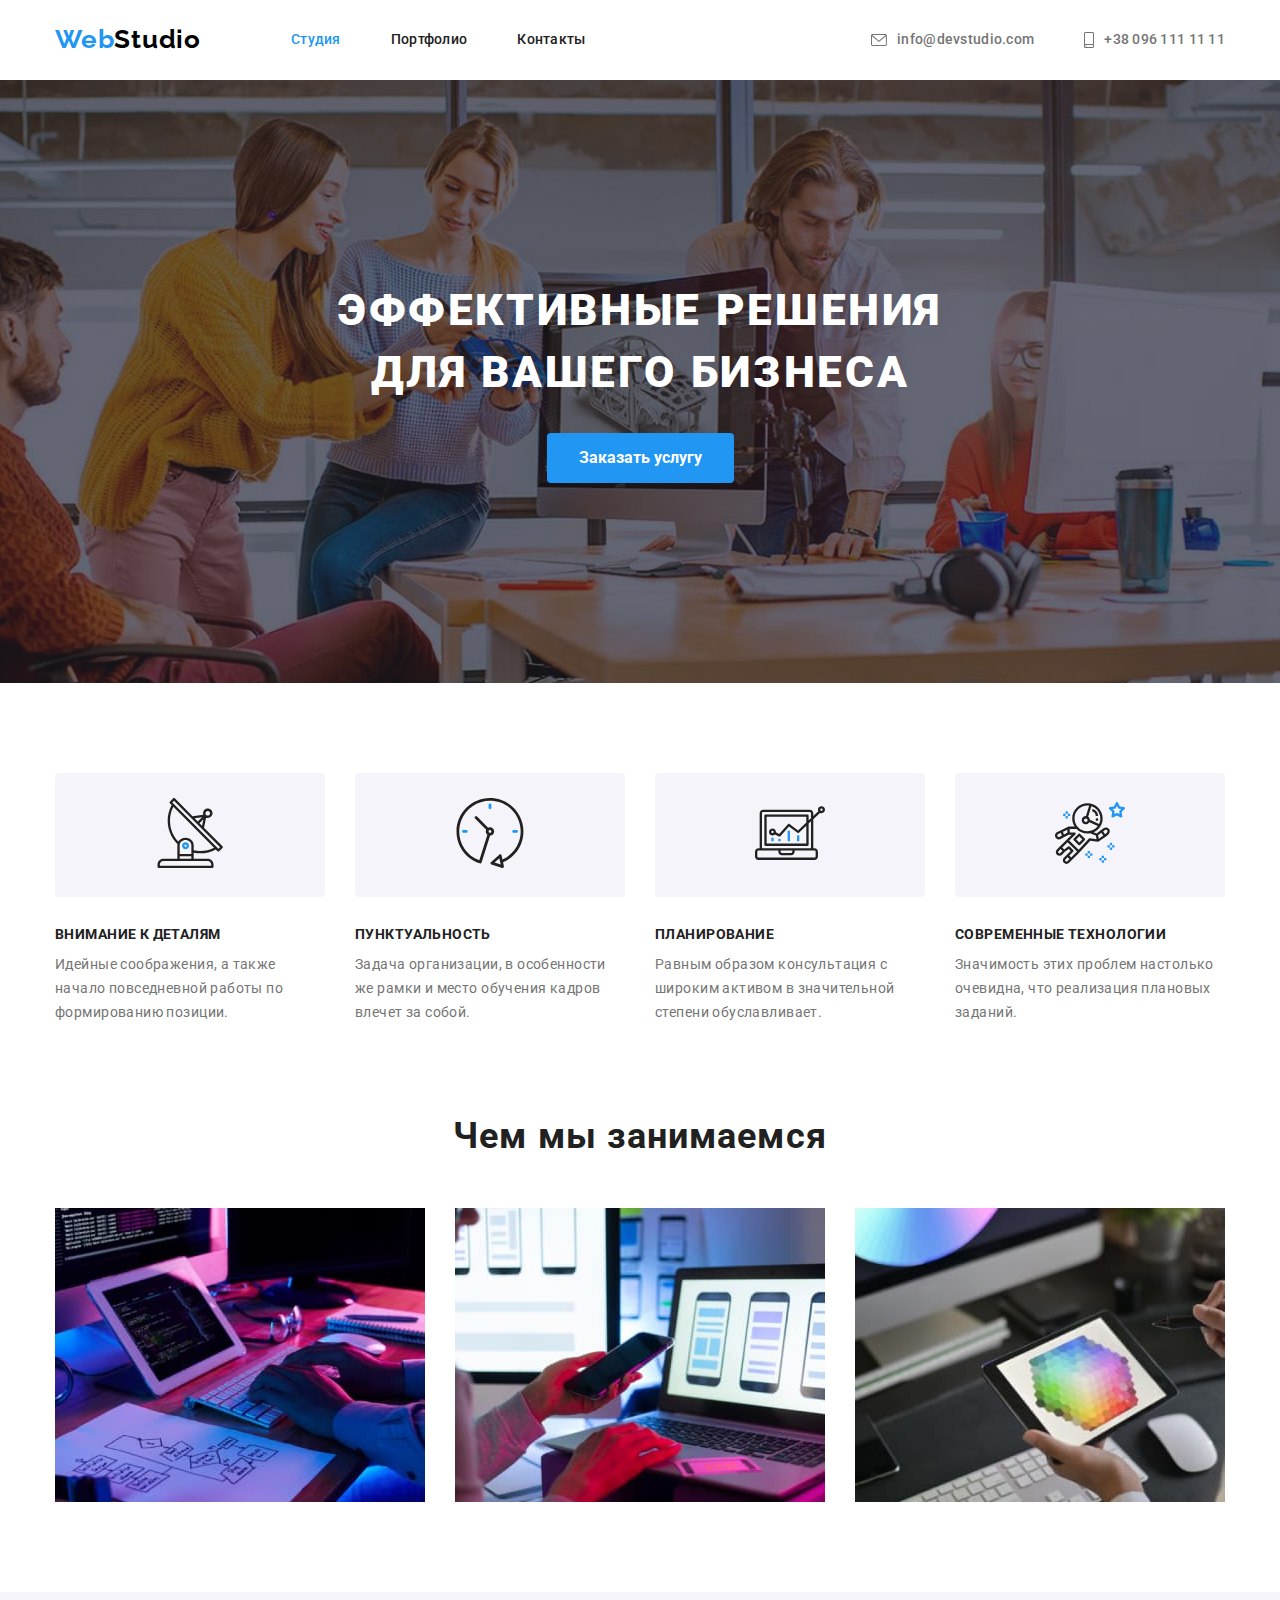
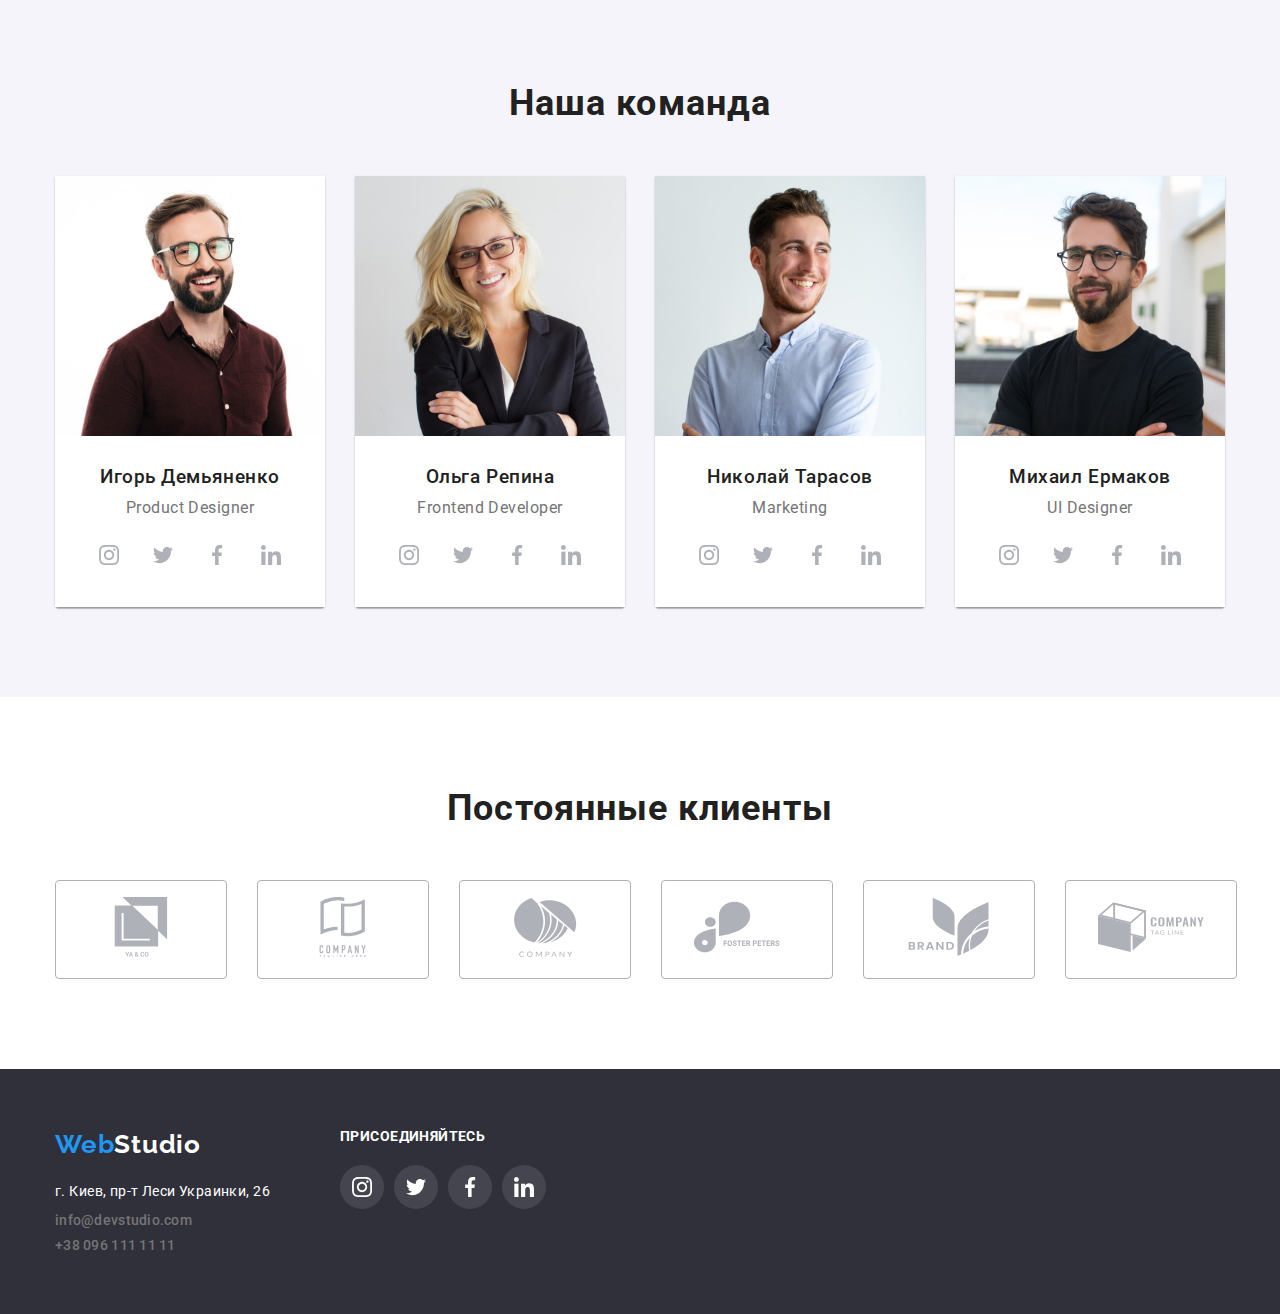
==== commit ba557059: "customers" ====
--- a/index.html
+++ b/index.html
@@ -272,6 +272,57 @@
                 </ul>
             </div>
         </section>
+
+        <!-- Постоянные клиенты -->
+        <section class="section">
+            <div class="container">
+                <h2 class="section-title">Постоянные клиенты</h2>
+                <ul class="list list-customers">
+                    <li class="li-customer">
+                        <a href="">
+                            <svg class="svg-customer" width="106" height="60">
+                                <use href="./images/symbol-defs.svg#icon-logo1"></use>
+                            </svg>
+                        </a>                        
+                    </li>
+                    <li class="li-customer">
+                        <a href="">
+                            <svg class="svg-customer" width="106" height="60">
+                                <use href="./images/symbol-defs.svg#icon-logo2"></use>
+                            </svg>
+                        </a>
+                    </li>
+                    <li class="li-customer">
+                        <a href="">
+                            <svg class="svg-customer" width="106" height="60">
+                                <use href="./images/symbol-defs.svg#icon-logo3"></use>
+                            </svg>
+                        </a>
+                    </li>
+                    <li class="li-customer">
+                        <a href="">
+                            <svg class="svg-customer" width="106" height="60">
+                                <use href="./images/symbol-defs.svg#icon-logo4"></use>
+                            </svg>
+                        </a>
+                    </li>
+                    <li class="li-customer">
+                        <a href="">
+                            <svg class="svg-customer" width="106" height="60">
+                                <use href="./images/symbol-defs.svg#icon-logo5"></use>
+                            </svg>
+                        </a>
+                    </li>
+                    <li class="li-customer">
+                       <a href="">
+                           <svg class="svg-customer" width="106" height="60">
+                                <use href="./images/symbol-defs.svg#icon-logo6"></use>
+                            </svg>
+                        </a>
+                    </li>
+                </ul>
+            </div>
+        </section>
     </main>
     <!-- подвал -->
     <footer class="main-footer">        
--- a/css/style.css
+++ b/css/style.css
@@ -292,6 +292,36 @@
 .li-network:focus .svg-network {
   fill: var(--primary-white-color);
 }
+
+/* 4 */
+.list-customers {
+  display: flex;
+  align-items: center;
+}
+.li-customer {
+  width: calc(100% - (5 * 30px) / 6);
+  border: 1px solid var(--network-color);
+  border-radius: 4px;
+}
+.li-customer a {
+  display: block;
+  width: inherit;
+  padding: 16px 32px;
+}
+.li-customer:not(:last-child) {
+  margin-right: 30px;
+}
+.svg-customer {
+  fill: var(--network-color);
+}
+.li-customer:hover,
+.li-customer:focus {
+  border: 1px solid var(--accent-color);
+}
+.li-customer:hover .svg-customer,
+.li-customer:focus .svg-customer {
+  fill: var(--accent-color);
+}
 /* footer */
 .main-footer {
   background-color: var(--hero-footer-bg);
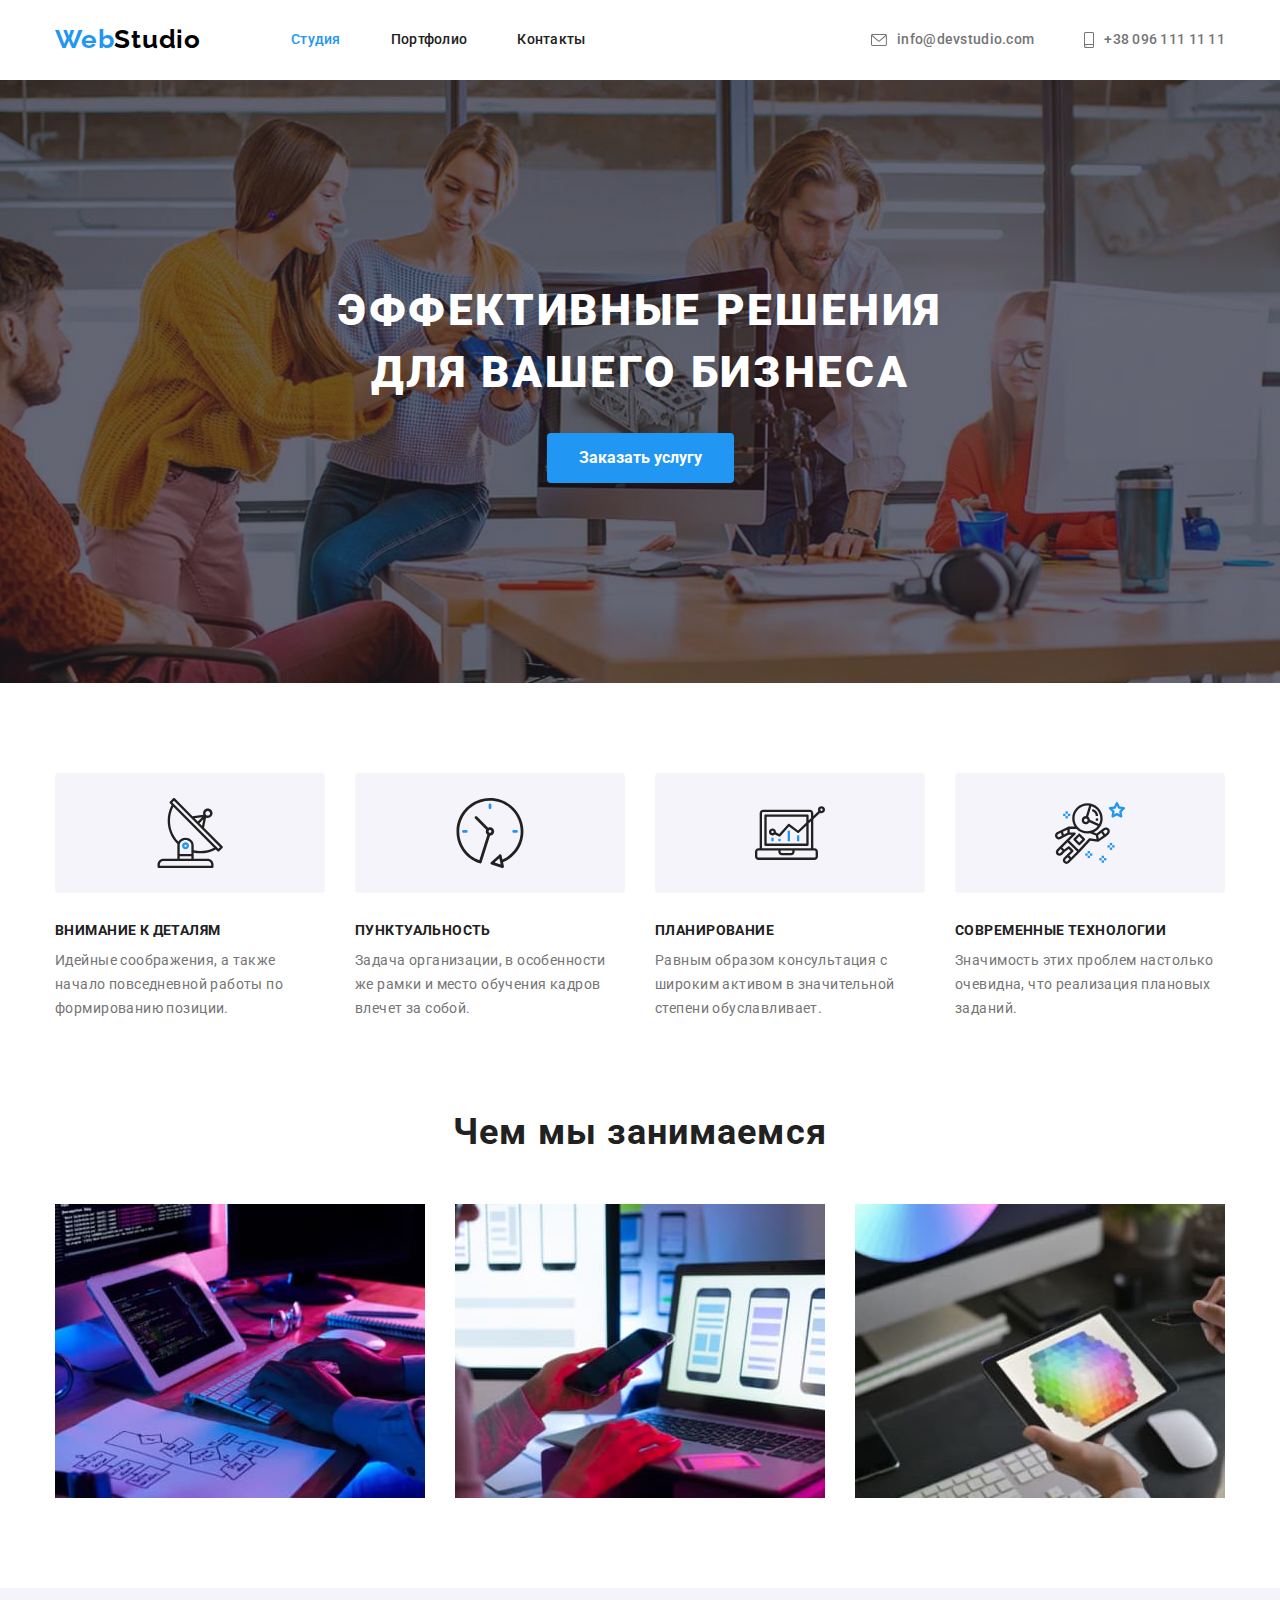
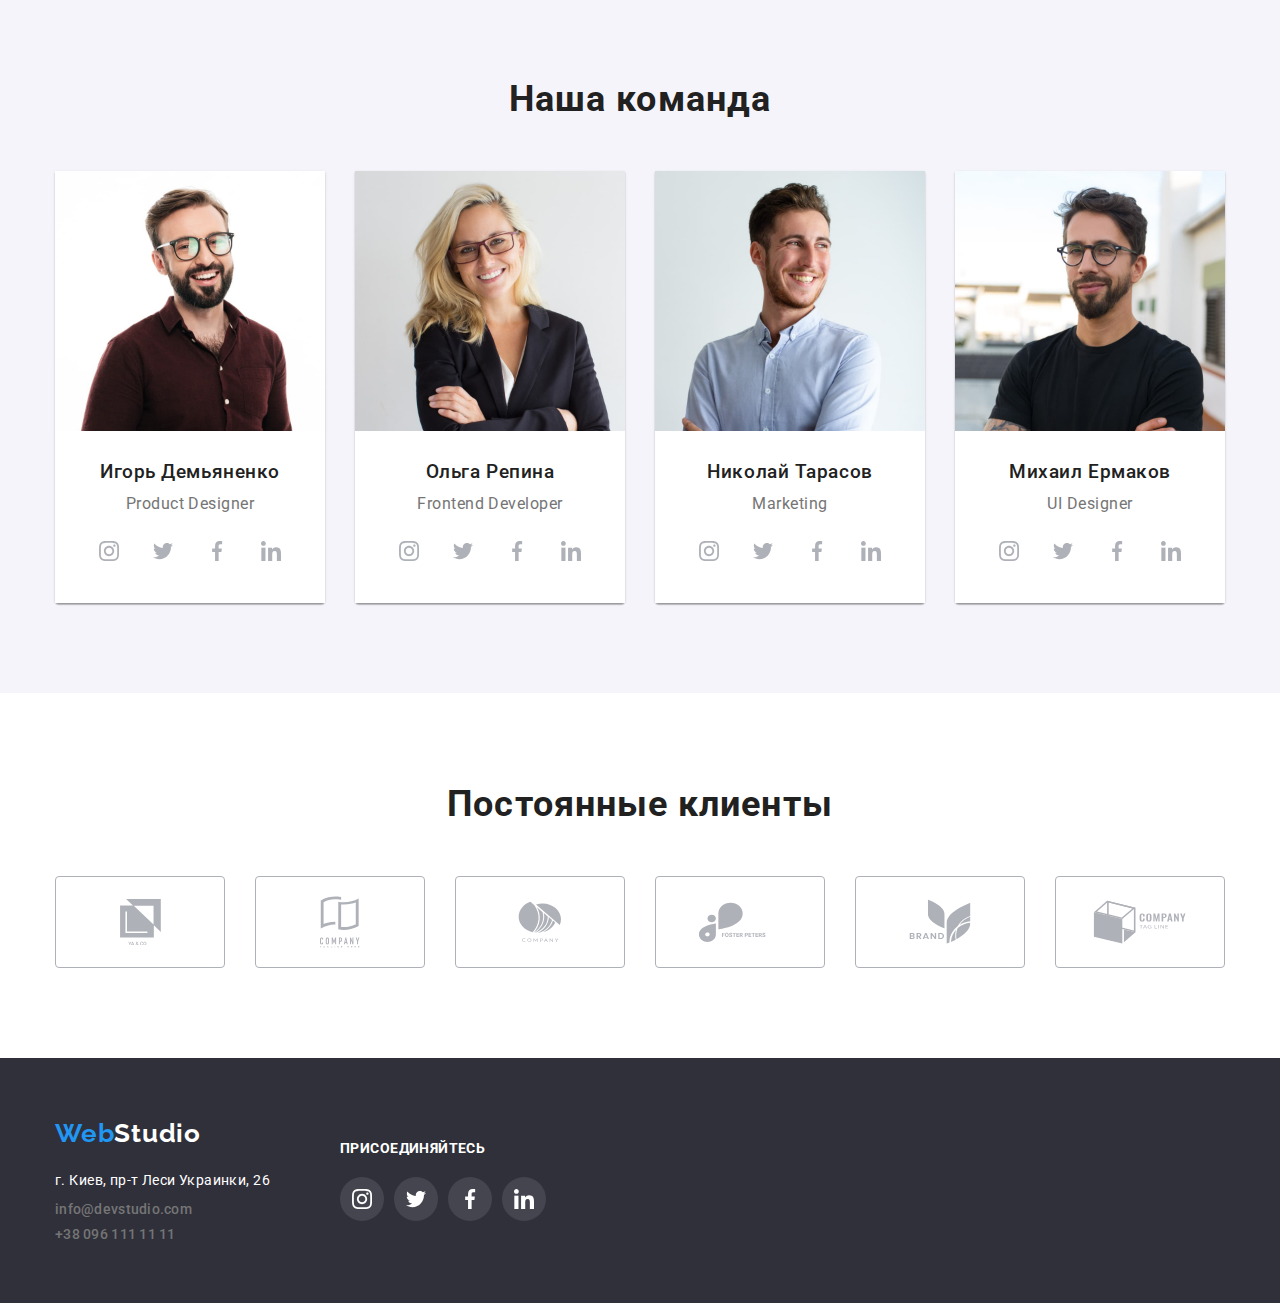
==== commit 3837cd44: "fixed" ====
--- a/index.html
+++ b/index.html
@@ -128,28 +128,28 @@
                             <p class="employee-description">Product Designer</p>
                             <ul class="list networks">
                                 <li class="li-network">
-                                    <a href="">
+                                    <a href="" class="link">
                                         <svg class="svg-network" width="20" height="20">
                                             <use href="./images/symbol-defs.svg#icon-instagram"></use>
                                         </svg>
                                     </a>                                    
                                 </li>
                                 <li class="li-network">
-                                    <a href="">
+                                    <a href="" class="link">
                                         <svg class="svg-network" width="20" height="20">
                                             <use href="./images/symbol-defs.svg#icon-twitter"></use>
                                         </svg>
                                     </a>                                   
                                 </li>
                                 <li class="li-network">
-                                    <a href="">
+                                    <a href="" class="link">
                                         <svg class="svg-network" width="20" height="20">
                                             <use href="./images/symbol-defs.svg#icon-facebook"></use>
                                         </svg>
                                     </a>
                                 </li>
                                 <li class="li-network">
-                                   <a href="">
+                                   <a href="" class="link">
                                         <svg class="svg-network" width="20" height="20">
                                             <use href="./images/symbol-defs.svg#icon-linkedin"></use>
                                         </svg>
@@ -165,28 +165,28 @@
                             <p class="employee-description">Frontend Developer</p>
                              <ul class="list networks">
                                 <li class="li-network">
-                                    <a href="">
+                                    <a href="" class="link">
                                         <svg class="svg-network" width="20" height="20">
                                             <use href="./images/symbol-defs.svg#icon-instagram"></use>
                                         </svg>
                                     </a>                                    
                                 </li>
                                 <li class="li-network">
-                                    <a href="">
+                                    <a href="" class="link">
                                         <svg class="svg-network" width="20" height="20">
                                             <use href="./images/symbol-defs.svg#icon-twitter"></use>
                                         </svg>
                                     </a>                                   
                                 </li>
                                 <li class="li-network">
-                                    <a href="">
+                                    <a href="" class="link">
                                         <svg class="svg-network" width="20" height="20">
                                             <use href="./images/symbol-defs.svg#icon-facebook"></use>
                                         </svg>
                                     </a>
                                 </li>
                                 <li class="li-network">
-                                   <a href="">
+                                   <a href="" class="link">
                                         <svg class="svg-network" width="20" height="20">
                                             <use href="./images/symbol-defs.svg#icon-linkedin"></use>
                                         </svg>
@@ -202,28 +202,28 @@
                             <p class="employee-description">Marketing</p>
                              <ul class="list networks">
                                 <li class="li-network">
-                                    <a href="">
+                                    <a href="" class="link">
                                         <svg class="svg-network" width="20" height="20">
                                             <use href="./images/symbol-defs.svg#icon-instagram"></use>
                                         </svg>
                                     </a>                                    
                                 </li>
                                 <li class="li-network">
-                                    <a href="">
+                                    <a href="" class="link">
                                         <svg class="svg-network" width="20" height="20">
                                             <use href="./images/symbol-defs.svg#icon-twitter"></use>
                                         </svg>
                                     </a>                                   
                                 </li>
                                 <li class="li-network">
-                                    <a href="">
+                                    <a href="" class="link">
                                         <svg class="svg-network" width="20" height="20">
                                             <use href="./images/symbol-defs.svg#icon-facebook"></use>
                                         </svg>
                                     </a>
                                 </li>
                                 <li class="li-network">
-                                   <a href="">
+                                   <a href="" class="link">
                                         <svg class="svg-network" width="20" height="20">
                                             <use href="./images/symbol-defs.svg#icon-linkedin"></use>
                                         </svg>
@@ -239,28 +239,28 @@
                             <p class="employee-description">UI Designer</p>
                              <ul class="list networks">
                                 <li class="li-network">
-                                    <a href="">
+                                    <a href="" class="link">
                                         <svg class="svg-network" width="20" height="20">
                                             <use href="./images/symbol-defs.svg#icon-instagram"></use>
                                         </svg>
                                     </a>                                    
                                 </li>
                                 <li class="li-network">
-                                    <a href="">
+                                    <a href="" class="link">
                                         <svg class="svg-network" width="20" height="20">
                                             <use href="./images/symbol-defs.svg#icon-twitter"></use>
                                         </svg>
                                     </a>                                   
                                 </li>
                                 <li class="li-network">
-                                    <a href="">
+                                    <a href="" class="link">
                                         <svg class="svg-network" width="20" height="20">
                                             <use href="./images/symbol-defs.svg#icon-facebook"></use>
                                         </svg>
                                     </a>
                                 </li>
                                 <li class="li-network">
-                                   <a href="">
+                                   <a href="" class="link">
                                         <svg class="svg-network" width="20" height="20">
                                             <use href="./images/symbol-defs.svg#icon-linkedin"></use>
                                         </svg>
@@ -280,42 +280,42 @@
                 <ul class="list list-customers">
                     <li class="li-customer">
                         <a href="">
-                            <svg class="svg-customer" width="106" height="60">
+                            <svg class="svg-customer" width="41" height="46.7">
                                 <use href="./images/symbol-defs.svg#icon-logo1"></use>
                             </svg>
                         </a>                        
                     </li>
                     <li class="li-customer">
                         <a href="">
-                            <svg class="svg-customer" width="106" height="60">
+                            <svg class="svg-customer" width="40" height="52">
                                 <use href="./images/symbol-defs.svg#icon-logo2"></use>
                             </svg>
                         </a>
                     </li>
                     <li class="li-customer">
                         <a href="">
-                            <svg class="svg-customer" width="106" height="60">
+                            <svg class="svg-customer" width="43.46" height="41.18">
                                 <use href="./images/symbol-defs.svg#icon-logo3"></use>
                             </svg>
                         </a>
                     </li>
                     <li class="li-customer">
                         <a href="">
-                            <svg class="svg-customer" width="106" height="60">
+                            <svg class="svg-customer" width="84.44" height="40.62">
                                 <use href="./images/symbol-defs.svg#icon-logo4"></use>
                             </svg>
                         </a>
                     </li>
                     <li class="li-customer">
                         <a href="">
-                            <svg class="svg-customer" width="106" height="60">
+                            <svg class="svg-customer" width="62.54" height="45.43">
                                 <use href="./images/symbol-defs.svg#icon-logo5"></use>
                             </svg>
                         </a>
                     </li>
                     <li class="li-customer">
                        <a href="">
-                           <svg class="svg-customer" width="106" height="60">
+                           <svg class="svg-customer" width="93.79" height="43.93">
                                 <use href="./images/symbol-defs.svg#icon-logo6"></use>
                             </svg>
                         </a>
@@ -341,28 +341,28 @@
                     <p>присоединяйтесь</p>
                     <ul class="list networks">
                         <li class="li-network">
-                            <a href="">
+                            <a href="" class="link">
                                 <svg class="svg-network" width="20" height="20">
                                     <use href="./images/symbol-defs.svg#icon-instagram"></use>
                                 </svg>
                             </a>
                         </li>
                         <li class="li-network">
-                            <a href="">
+                            <a href="" class="link">
                                 <svg class="svg-network" width="20" height="20">
                                     <use href="./images/symbol-defs.svg#icon-twitter"></use>
                                 </svg>
                             </a>
                         </li>
                         <li class="li-network">
-                            <a href="">
+                            <a href="" class="link">
                                 <svg class="svg-network" width="20" height="20">
                                     <use href="./images/symbol-defs.svg#icon-facebook"></use>
                                 </svg>
                             </a>
                         </li>
                         <li class="li-network">
-                            <a href="">
+                            <a href="" class="link">
                                 <svg class="svg-network" width="20" height="20">
                                     <use href="./images/symbol-defs.svg#icon-linkedin"></use>
                                 </svg>
--- a/css/style.css
+++ b/css/style.css
@@ -189,8 +189,14 @@
   margin-right: 30px;
 }
 .img-quality {
+  width: 100%;
+  height: 120px;
+
+  display: flex;
+  align-items: center;
+  justify-content: center;
+
   background-color: var(--second-bg-color);
-  padding: 25px 100px;
   margin-bottom: 30px;
   border-radius: 4px;
 }
@@ -271,25 +277,28 @@
 }
 .employee-li .networks {
   display: flex;
-  justify-content: space-between;
   align-items: center;
 }
 .networks .li-network {
   width: 44px;
   height: 44px;
-  border-radius: 50%;
-}
-.li-network a {
-  display: block;
+}
+.networks .li-network:not(:last-child) {
+  margin-right: 10px;
+}
+.li-network .link {
+  display: flex;
   width: 44px;
   height: 44px;
-  padding: 12px;
+  align-items: center;
+  justify-content: center;
+  border-radius: 50%;
 }
 .employee-li .svg-network {
   fill: var(--network-color);
 }
-.li-network:hover .svg-network,
-.li-network:focus .svg-network {
+.li-network .link:hover .svg-network,
+.li-network .link:focus .svg-network {
   fill: var(--primary-white-color);
 }
 
@@ -300,13 +309,16 @@
 }
 .li-customer {
   width: calc(100% - (5 * 30px) / 6);
+  height: 92px;
   border: 1px solid var(--network-color);
   border-radius: 4px;
 }
 .li-customer a {
-  display: block;
-  width: inherit;
-  padding: 16px 32px;
+  display: flex;
+  width: 100%;
+  height: 100%;
+  align-items: center;
+  justify-content: center;
 }
 .li-customer:not(:last-child) {
   margin-right: 30px;
@@ -314,12 +326,12 @@
 .svg-customer {
   fill: var(--network-color);
 }
-.li-customer:hover,
-.li-customer:focus {
+.li-customer a:hover,
+.li-customer a:focus {
   border: 1px solid var(--accent-color);
 }
-.li-customer:hover .svg-customer,
-.li-customer:focus .svg-customer {
+.li-customer a:hover .svg-customer,
+.li-customer a:focus .svg-customer {
   fill: var(--accent-color);
 }
 /* footer */
@@ -330,6 +342,7 @@
 }
 .container.footer {
   display: flex;
+  align-items: center;
 }
 .footer-addres {
   margin-right: 70px;
@@ -359,7 +372,7 @@
   color: var(--primary-white-color);
   font-weight: bold;
   font-size: 14px;
-  line-height: 1.14;
+  line-height: 1.15;
   letter-spacing: 0.03em;
   text-transform: uppercase;
 }
@@ -368,14 +381,14 @@
   justify-content: space-between;
   align-items: center;
 }
-.footer-networks .li-network {
+.footer-networks .link {
   background-color: var(--network-bg-footer);
 }
 .footer-networks .svg-network {
   fill: var(--primary-white-color);
 }
-.li-network:hover,
-.li-network:focus {
+.li-network .link:hover,
+.li-network .link:focus {
   background-color: var(--accent-color);
 }
 /*----------------------------------------------------------------------*/
@@ -423,7 +436,13 @@
   display: flex;
   flex-wrap: wrap;
 }
-.project-card:hover {
+.project-card .link {
+  display: block;
+  width: 100%;
+  height: 100%;
+}
+.project-card .link:hover,
+.project-card .link:focus {
   box-shadow: 0px 1px 1px rgba(0, 0, 0, 0.12), 0px 4px 4px rgba(0, 0, 0, 0.06),
     1px 4px 6px rgba(0, 0, 0, 0.16);
 }
